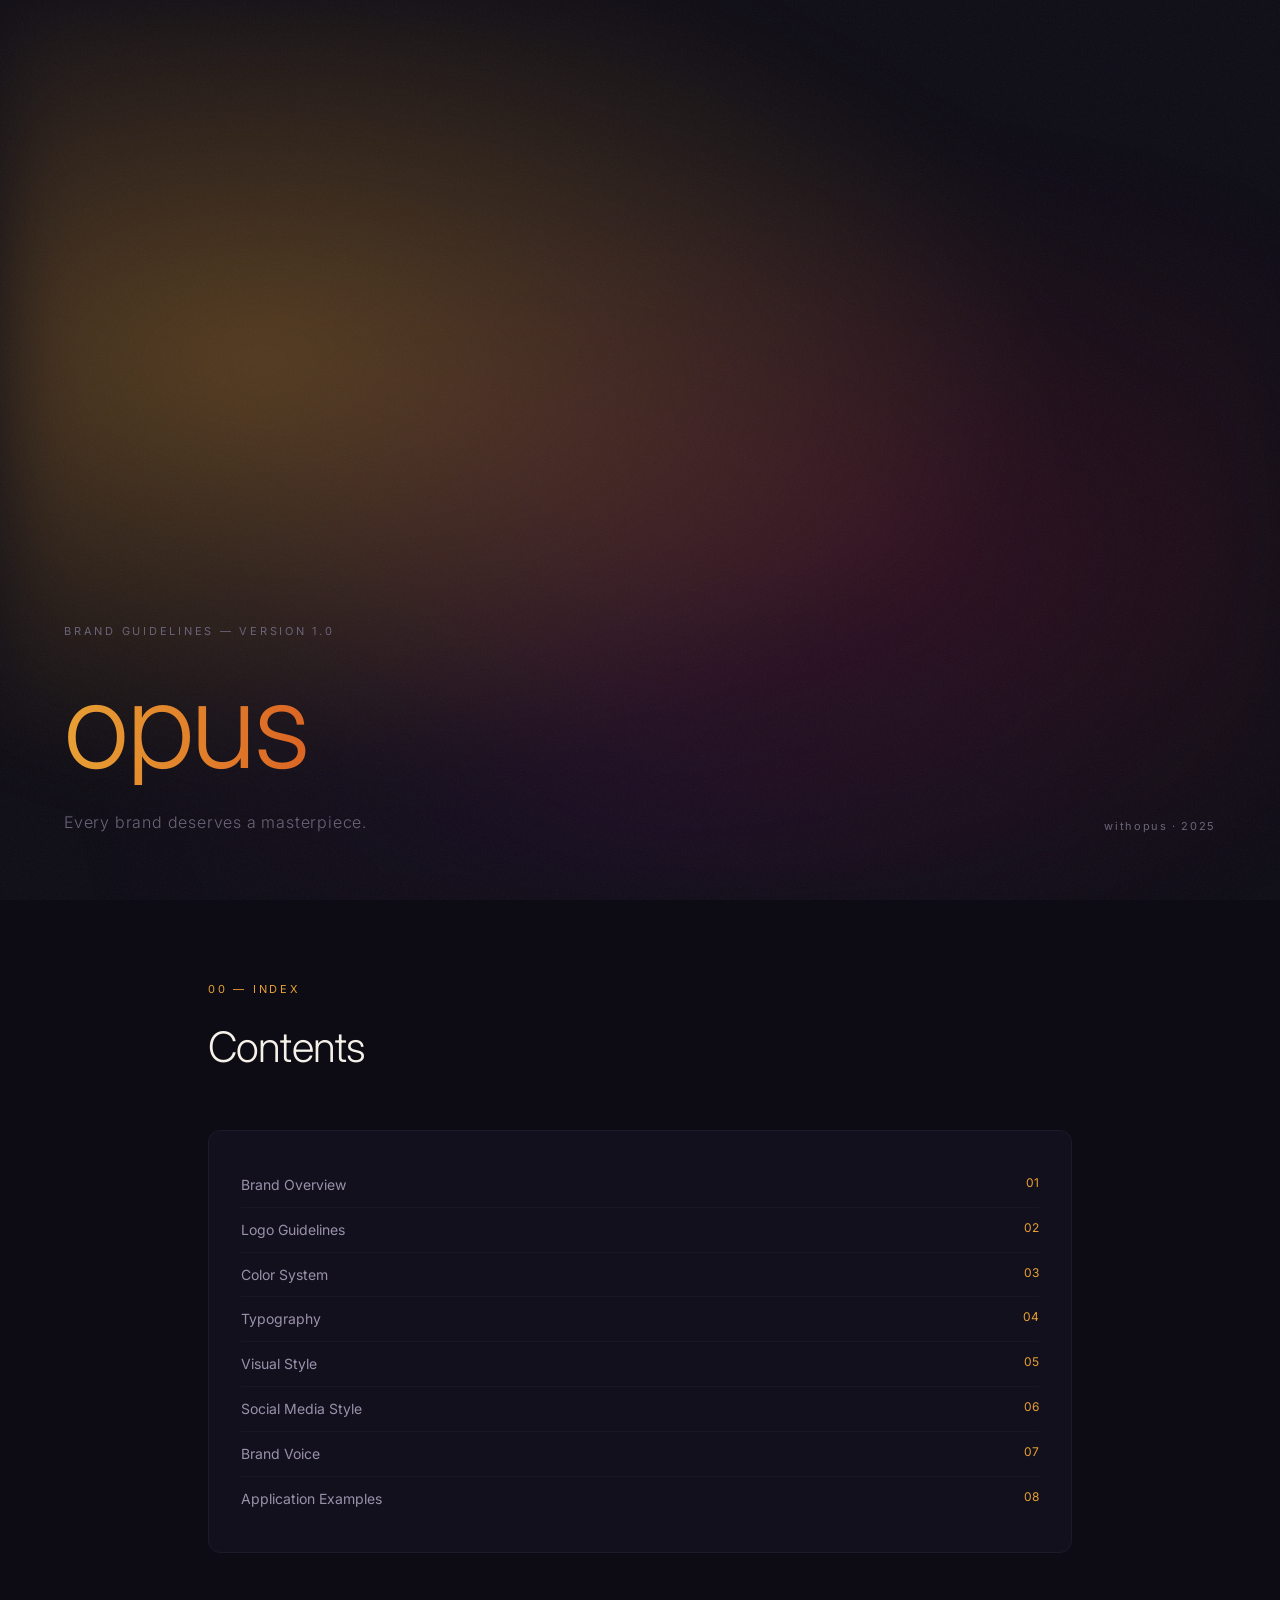
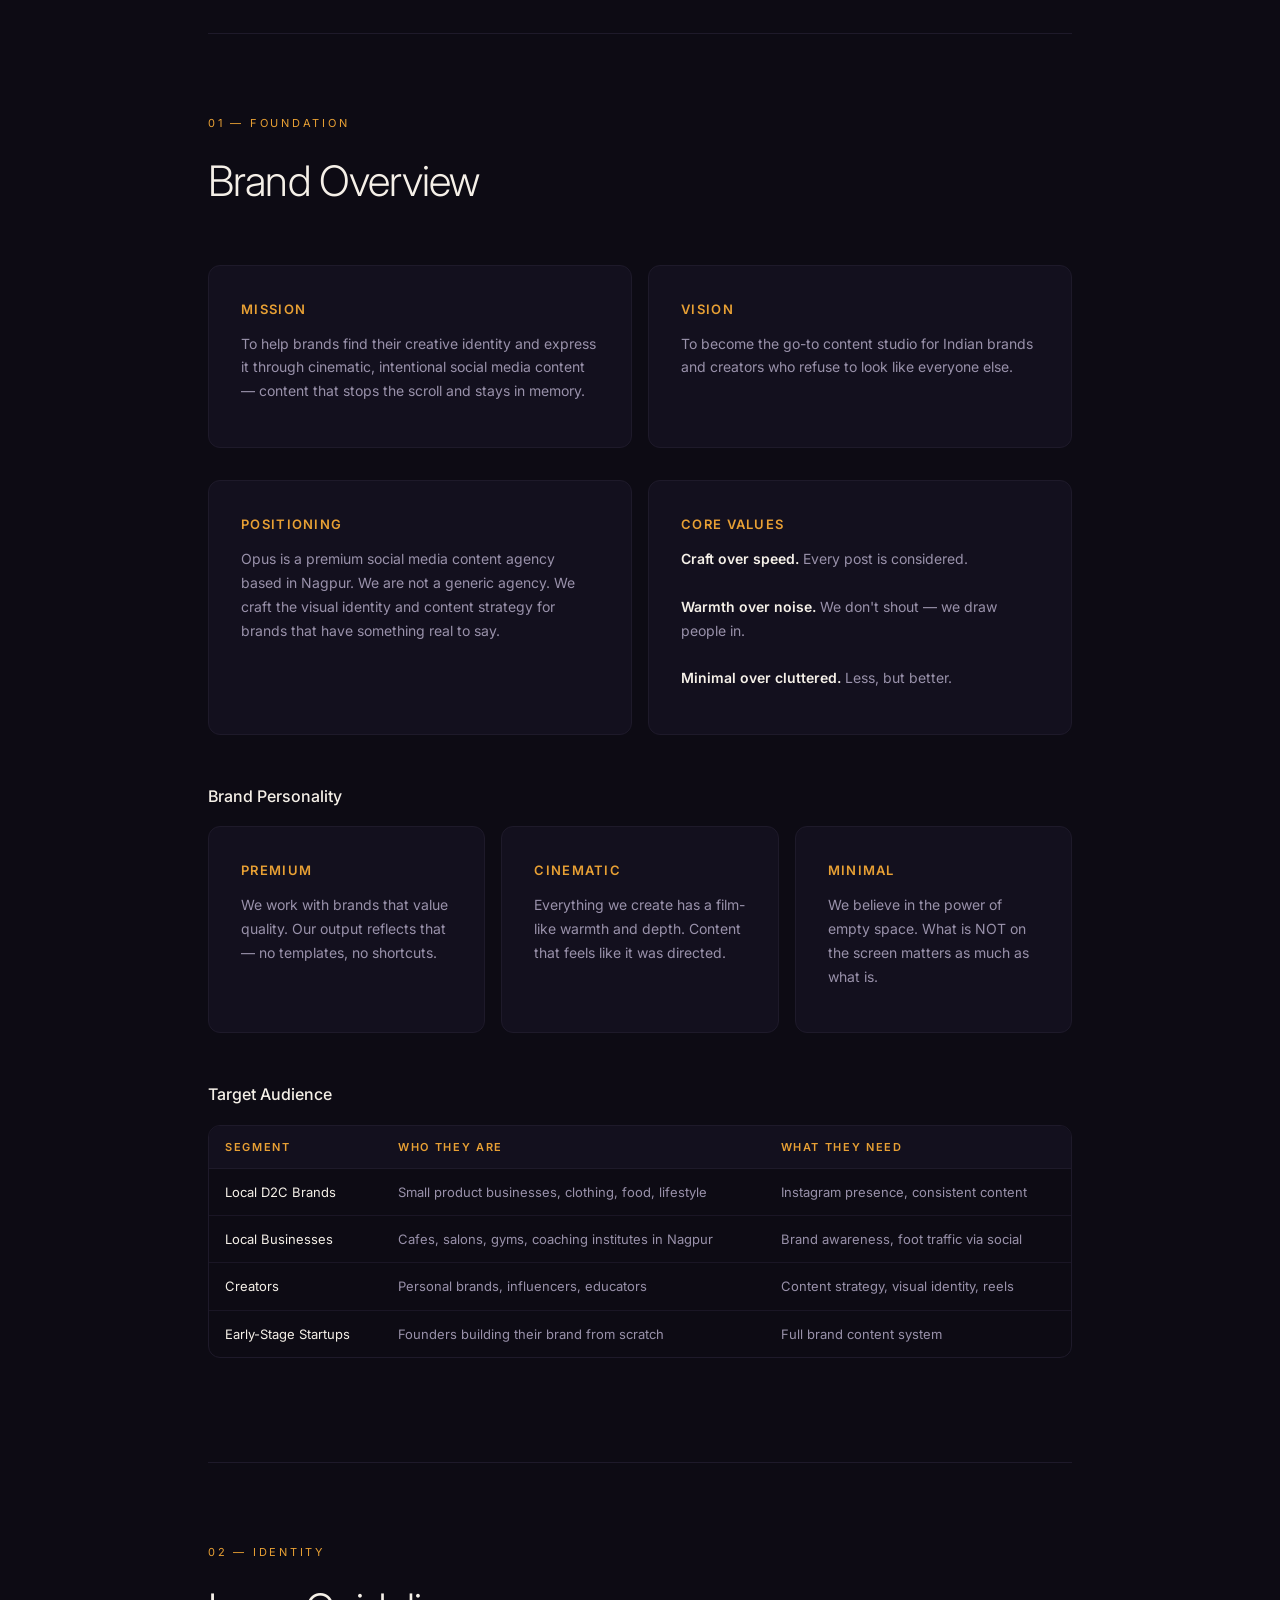
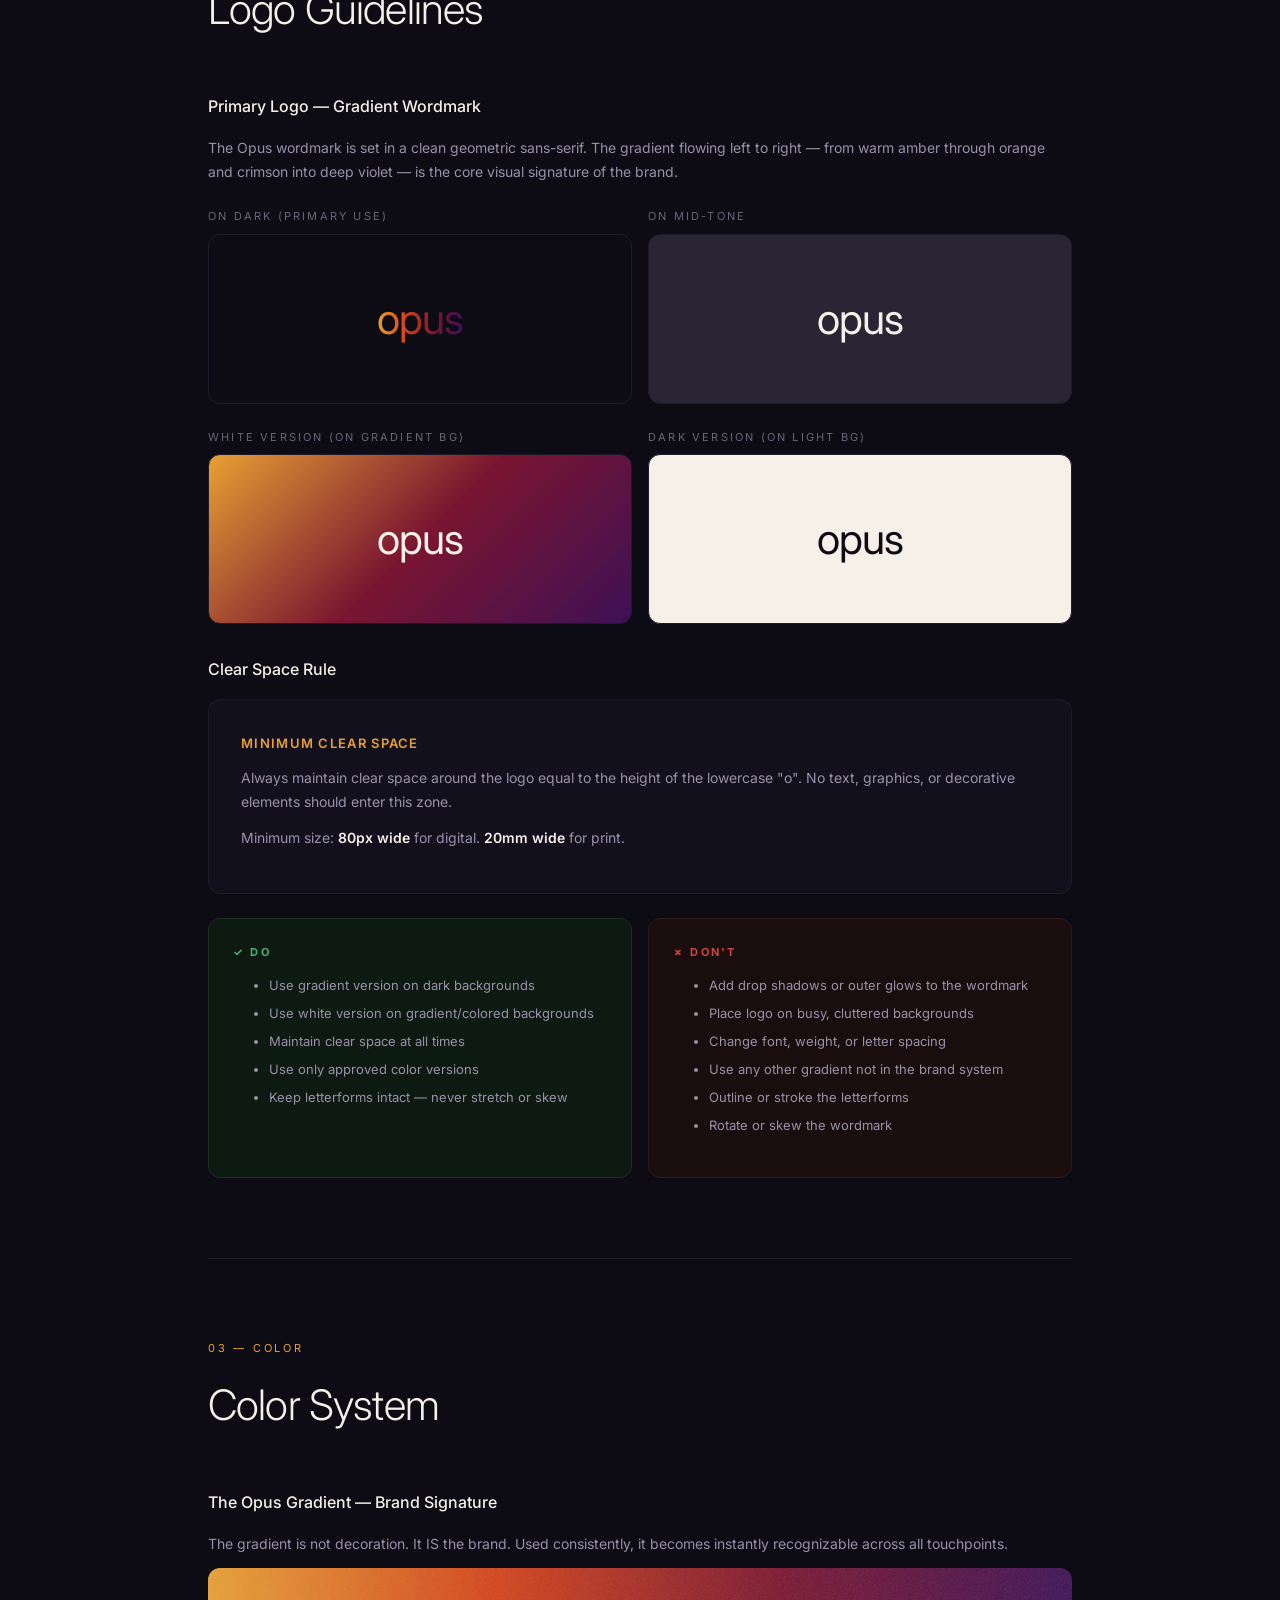
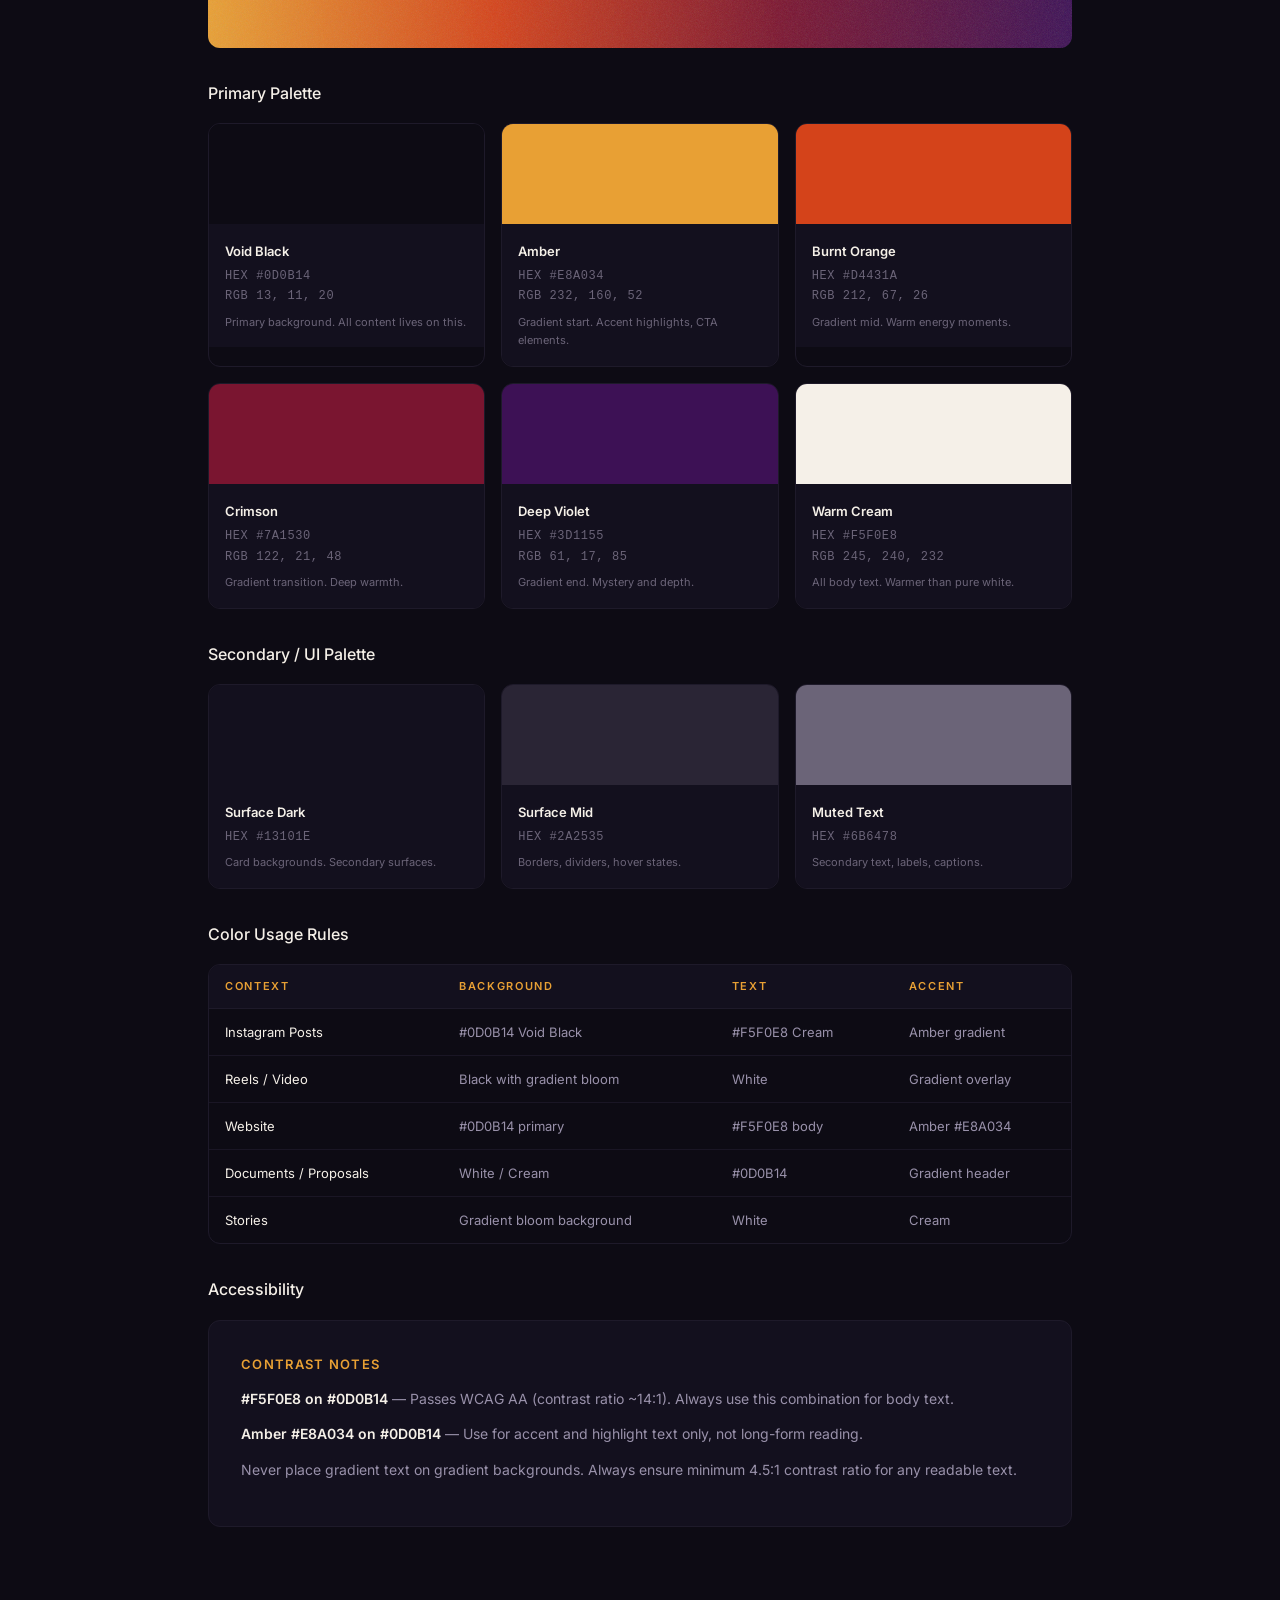
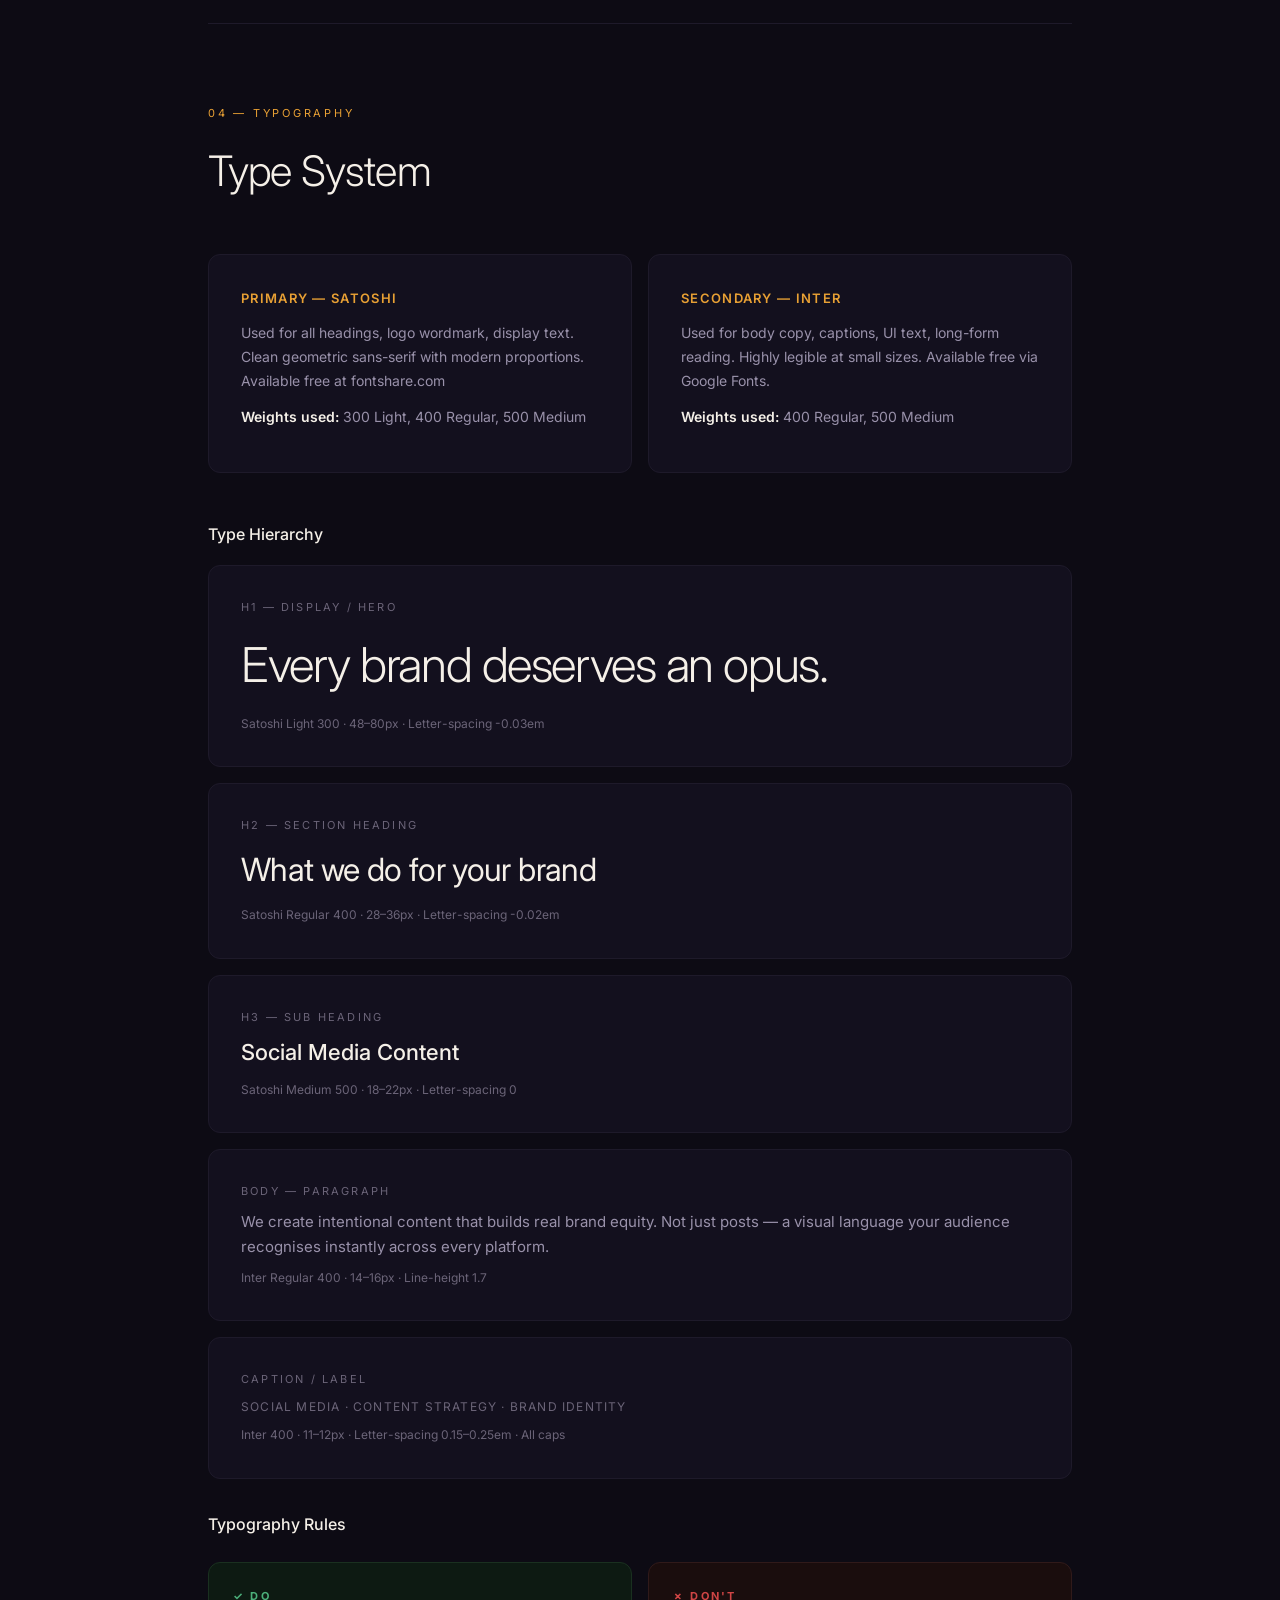
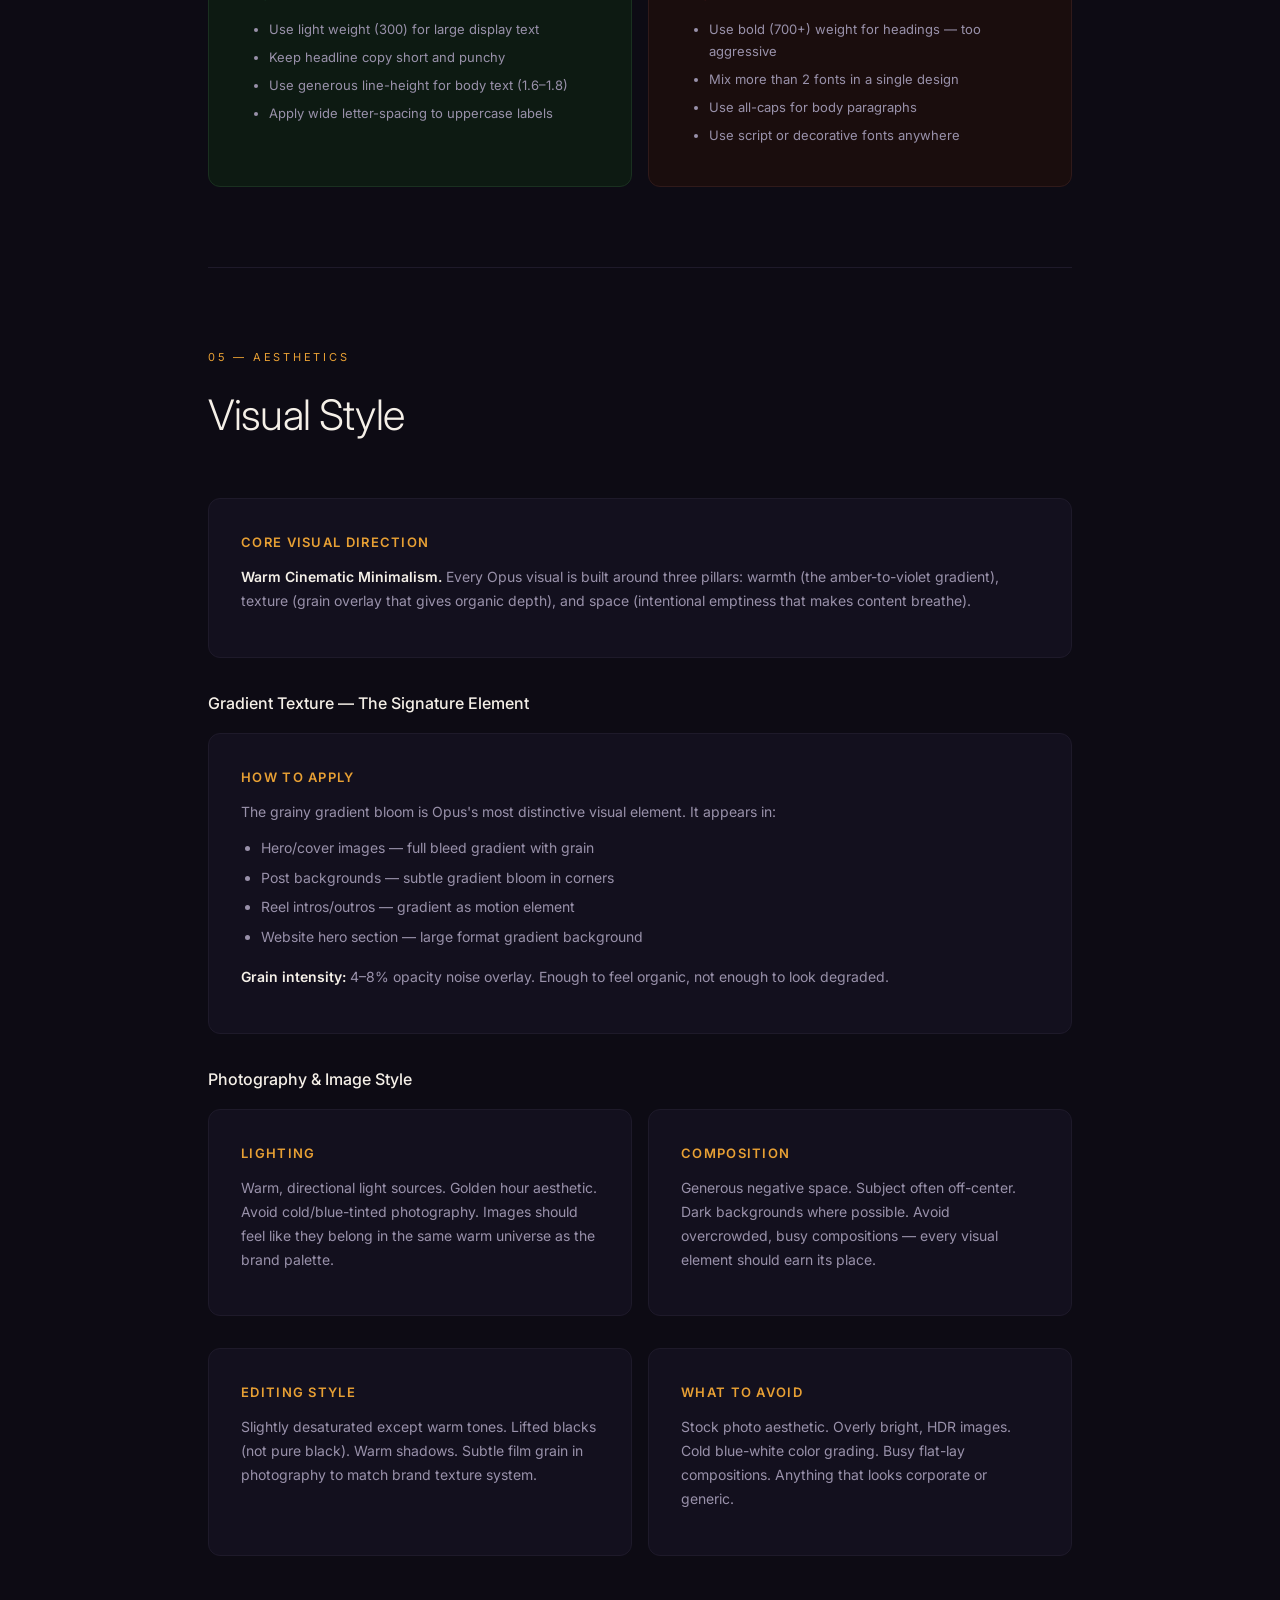
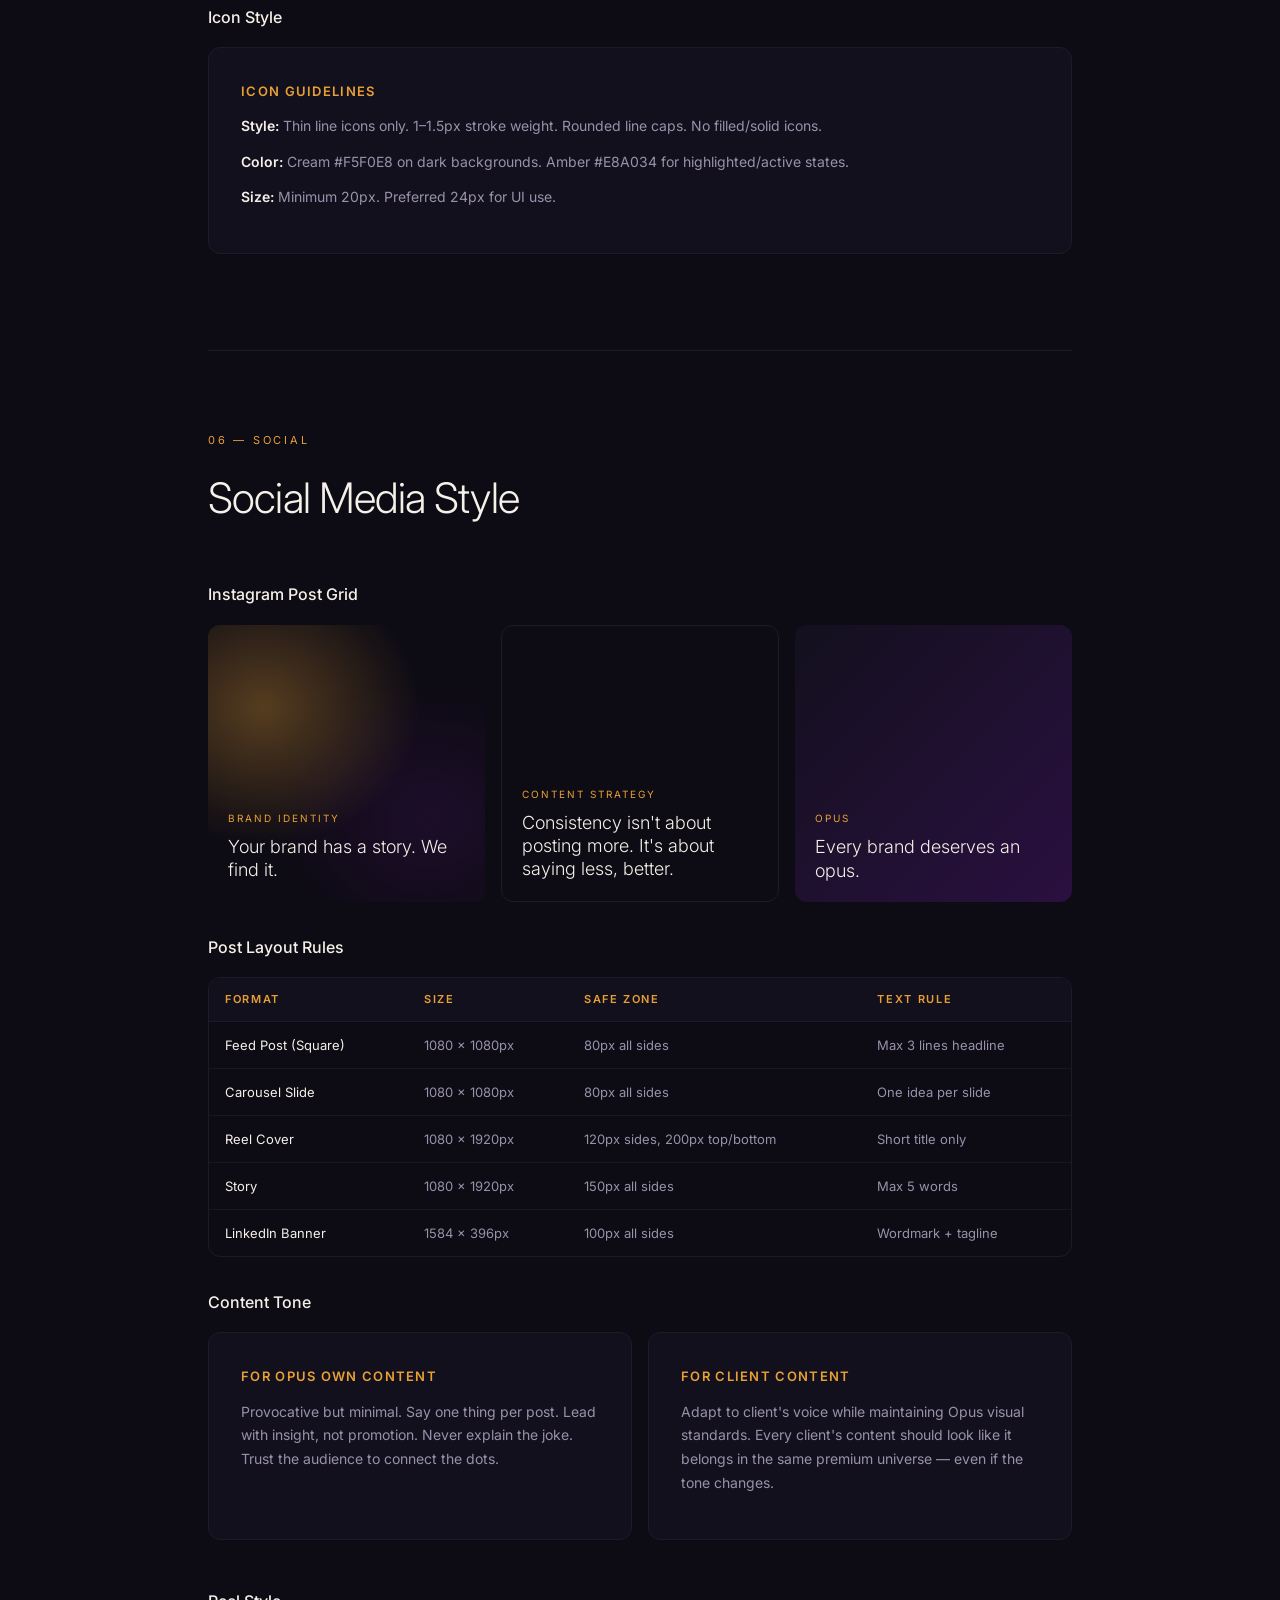
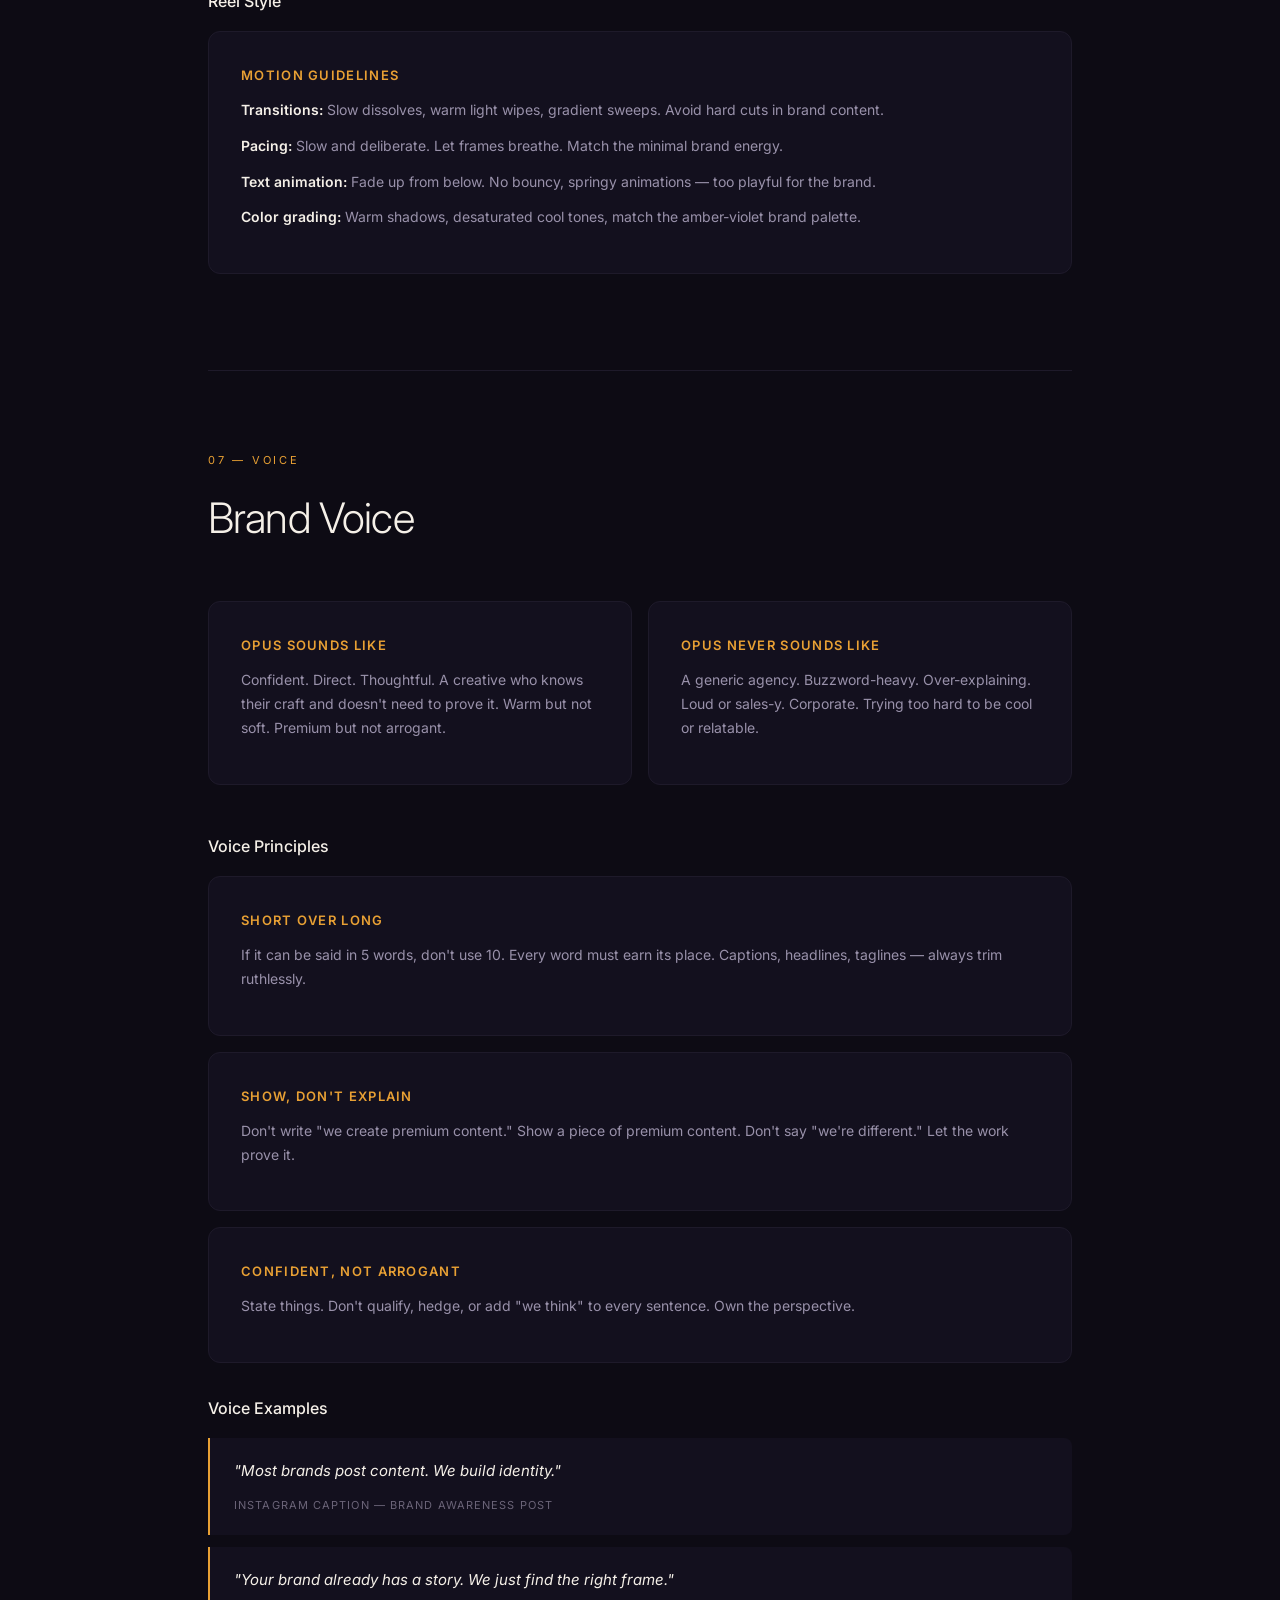
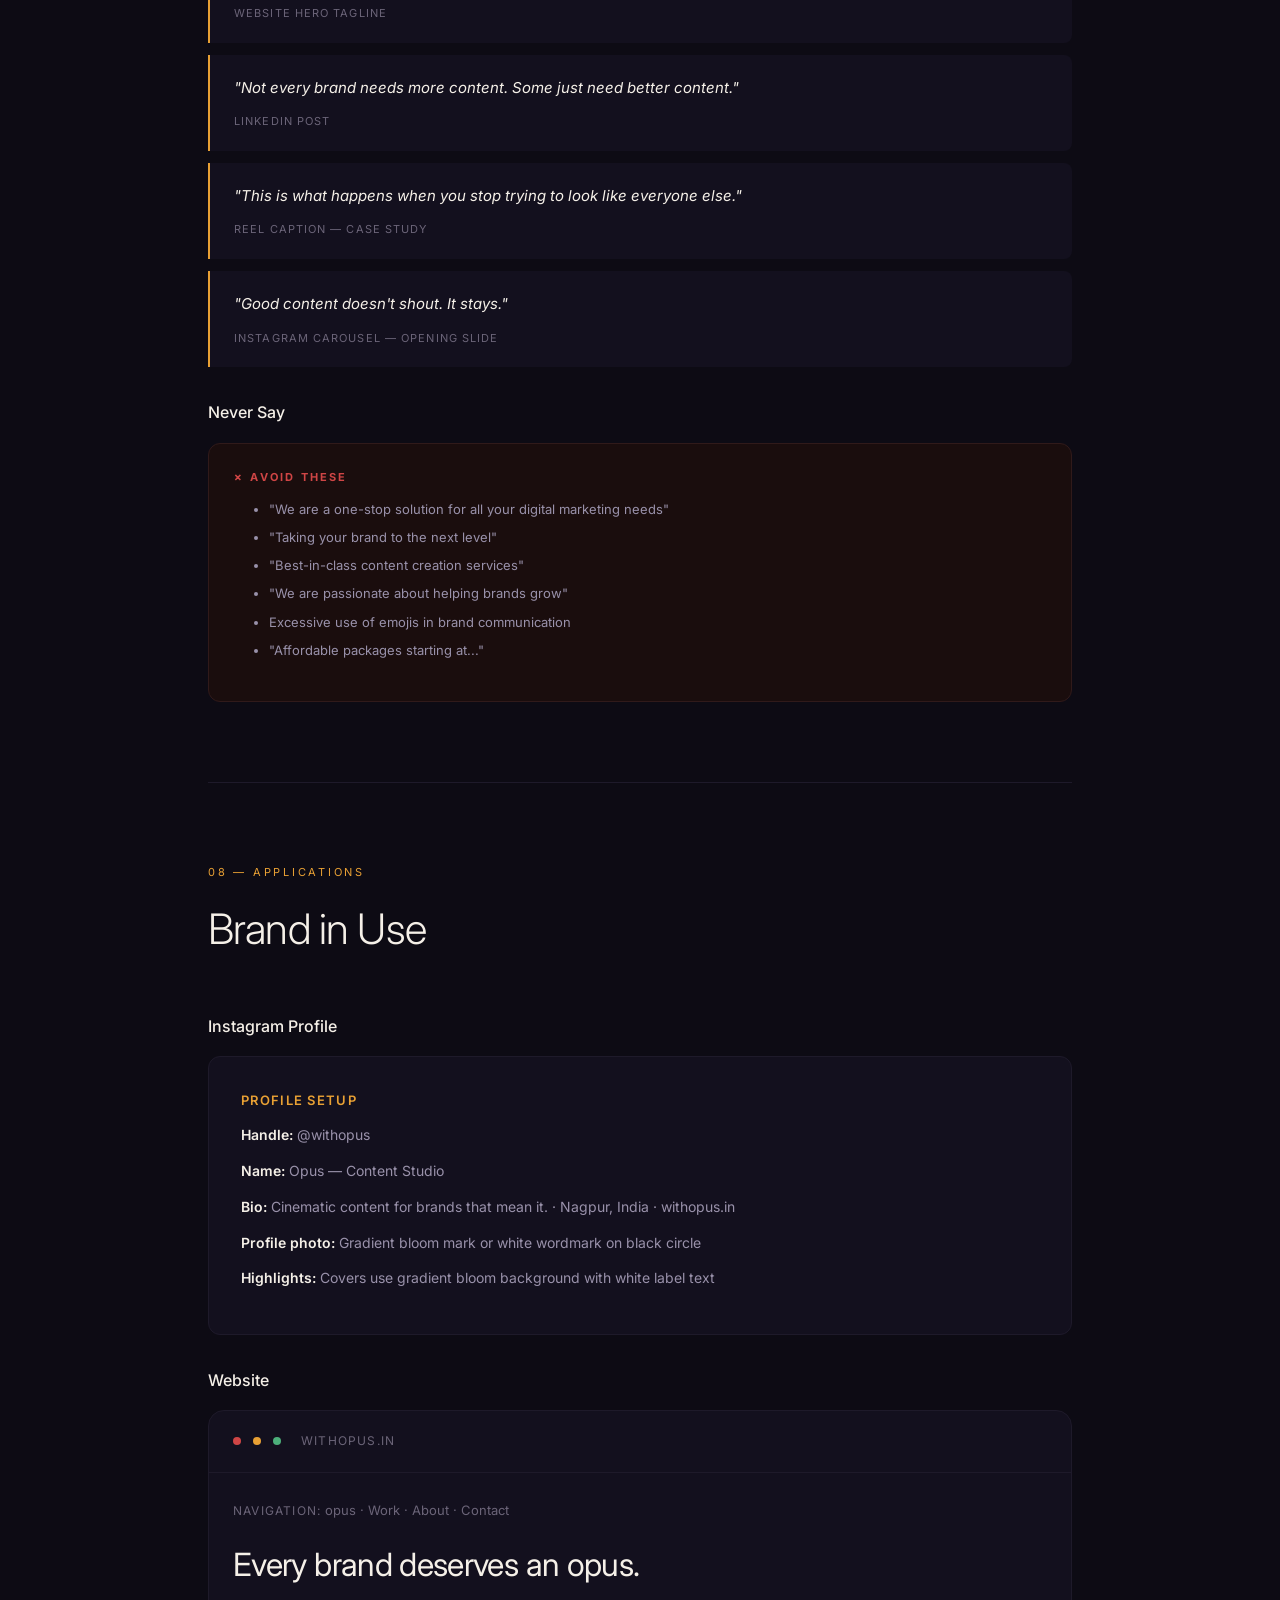
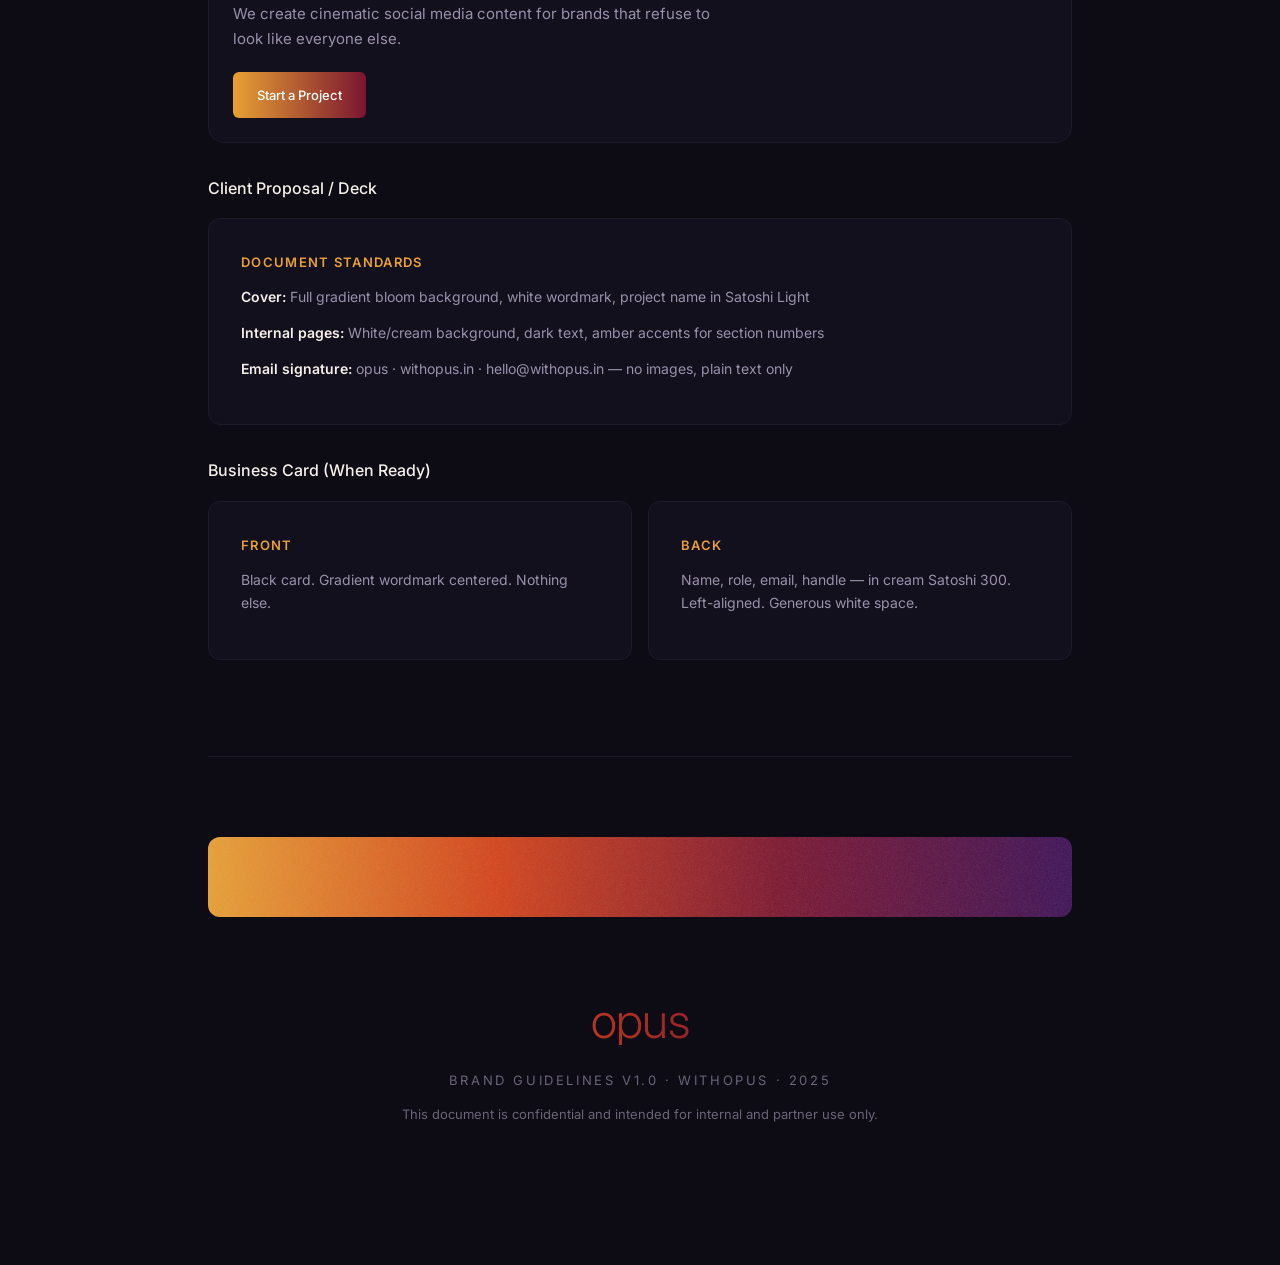
==== opus-brand-guidelines.html @ e64b0b60 "Initial commit with Netlify badge" ====
<!DOCTYPE html>
<html lang="en">
<head>
<meta charset="UTF-8">
<meta name="viewport" content="width=device-width, initial-scale=1.0">
<title>Opus — Brand Guidelines</title>
<style>
  @import url('https://fonts.googleapis.com/css2?family=Inter:wght@300;400;500;600;700&display=swap');

  :root {
    --black: #0D0B14;
    --amber: #E8A034;
    --orange: #D4431A;
    --crimson: #7A1530;
    --violet: #3D1155;
    --cream: #F5F0E8;
    --mid-gray: #2A2535;
    --light-gray: #6B6478;
  }

  * { margin: 0; padding: 0; box-sizing: border-box; }

  body {
    background: var(--black);
    color: var(--cream);
    font-family: 'Inter', sans-serif;
    font-size: 15px;
    line-height: 1.7;
  }

  /* COVER */
  .cover {
    height: 100vh;
    min-height: 600px;
    display: flex;
    flex-direction: column;
    justify-content: flex-end;
    padding: 64px;
    position: relative;
    overflow: hidden;
    background: var(--black);
  }

  .cover-gradient {
    position: absolute;
    inset: 0;
    background: radial-gradient(ellipse at 20% 40%, #E8A03455 0%, transparent 55%),
                radial-gradient(ellipse at 70% 60%, #7A153044 0%, transparent 50%),
                radial-gradient(ellipse at 50% 80%, #3D115533 0%, transparent 60%);
    filter: blur(40px);
  }

  .cover-noise {
    position: absolute;
    inset: 0;
    opacity: 0.06;
    background-image: url("data:image/svg+xml,%3Csvg viewBox='0 0 256 256' xmlns='http://www.w3.org/2000/svg'%3E%3Cfilter id='noise'%3E%3CfeTurbulence type='fractalNoise' baseFrequency='0.9' numOctaves='4' stitchTiles='stitch'/%3E%3C/filter%3E%3Crect width='100%25' height='100%25' filter='url(%23noise)'/%3E%3C/svg%3E");
    background-size: 200px;
  }

  .cover-content { position: relative; z-index: 2; }

  .cover-label {
    font-size: 11px;
    letter-spacing: 0.25em;
    text-transform: uppercase;
    color: var(--light-gray);
    margin-bottom: 24px;
  }

  .cover-wordmark {
    font-size: clamp(64px, 10vw, 120px);
    font-weight: 300;
    letter-spacing: -0.02em;
    background: linear-gradient(90deg, var(--amber), var(--orange), var(--crimson), var(--violet));
    -webkit-background-clip: text;
    -webkit-text-fill-color: transparent;
    background-clip: text;
    line-height: 1;
    margin-bottom: 24px;
  }

  .cover-tagline {
    font-size: 16px;
    color: var(--light-gray);
    font-weight: 300;
    letter-spacing: 0.05em;
  }

  .cover-version {
    position: absolute;
    bottom: 64px;
    right: 64px;
    font-size: 11px;
    color: var(--light-gray);
    letter-spacing: 0.15em;
    z-index: 2;
  }

  /* LAYOUT */
  .container {
    max-width: 960px;
    margin: 0 auto;
    padding: 0 48px;
  }

  /* SECTION */
  .section {
    padding: 80px 0;
    border-bottom: 1px solid #1E1A2A;
  }

  .section:last-child { border-bottom: none; }

  .section-number {
    font-size: 11px;
    letter-spacing: 0.25em;
    text-transform: uppercase;
    color: var(--amber);
    margin-bottom: 12px;
  }

  .section-title {
    font-size: clamp(28px, 4vw, 42px);
    font-weight: 300;
    letter-spacing: -0.02em;
    margin-bottom: 48px;
    color: var(--cream);
  }

  /* CARDS */
  .card {
    background: #13101E;
    border: 1px solid #1E1A2A;
    border-radius: 12px;
    padding: 32px;
    margin-bottom: 16px;
  }

  .card-title {
    font-size: 13px;
    font-weight: 600;
    letter-spacing: 0.1em;
    text-transform: uppercase;
    color: var(--amber);
    margin-bottom: 12px;
  }

  .card p { color: #9991AA; font-size: 14px; }

  .grid-2 {
    display: grid;
    grid-template-columns: 1fr 1fr;
    gap: 16px;
  }

  .grid-3 {
    display: grid;
    grid-template-columns: 1fr 1fr 1fr;
    gap: 16px;
  }

  /* COLOR SWATCHES */
  .swatch {
    border-radius: 12px;
    overflow: hidden;
    border: 1px solid #1E1A2A;
  }

  .swatch-color {
    height: 100px;
  }

  .swatch-info {
    padding: 16px;
    background: #13101E;
  }

  .swatch-name {
    font-size: 13px;
    font-weight: 600;
    color: var(--cream);
    margin-bottom: 4px;
  }

  .swatch-hex {
    font-size: 12px;
    color: var(--light-gray);
    font-family: monospace;
    letter-spacing: 0.05em;
  }

  .swatch-usage {
    font-size: 11px;
    color: var(--light-gray);
    margin-top: 6px;
  }

  /* GRADIENT BAR */
  .gradient-bar {
    height: 80px;
    border-radius: 12px;
    background: linear-gradient(90deg, #E8A034, #D4431A, #7A1530, #3D1155);
    margin-bottom: 16px;
    position: relative;
    overflow: hidden;
  }

  .gradient-bar::after {
    content: '';
    position: absolute;
    inset: 0;
    background-image: url("data:image/svg+xml,%3Csvg viewBox='0 0 256 256' xmlns='http://www.w3.org/2000/svg'%3E%3Cfilter id='noise'%3E%3CfeTurbulence type='fractalNoise' baseFrequency='0.9' numOctaves='4' stitchTiles='stitch'/%3E%3C/filter%3E%3Crect width='100%25' height='100%25' filter='url(%23noise)'/%3E%3C/svg%3E");
    background-size: 150px;
    opacity: 0.15;
  }

  /* TYPOGRAPHY DEMO */
  .type-demo {
    background: #13101E;
    border: 1px solid #1E1A2A;
    border-radius: 12px;
    padding: 32px;
    margin-bottom: 16px;
  }

  .type-label {
    font-size: 11px;
    letter-spacing: 0.2em;
    text-transform: uppercase;
    color: var(--light-gray);
    margin-bottom: 8px;
  }

  .t-h1 { font-size: 48px; font-weight: 300; letter-spacing: -0.03em; color: var(--cream); }
  .t-h2 { font-size: 32px; font-weight: 400; letter-spacing: -0.02em; color: var(--cream); }
  .t-h3 { font-size: 22px; font-weight: 500; color: var(--cream); }
  .t-body { font-size: 15px; font-weight: 400; color: #9991AA; line-height: 1.7; }
  .t-caption { font-size: 12px; letter-spacing: 0.1em; text-transform: uppercase; color: var(--light-gray); }

  /* LOGO DEMOS */
  .logo-box {
    border-radius: 12px;
    padding: 48px 32px;
    display: flex;
    align-items: center;
    justify-content: center;
    border: 1px solid #1E1A2A;
  }

  .logo-dark { background: var(--black); }
  .logo-mid { background: var(--mid-gray); }
  .logo-light { background: var(--cream); }

  .logo-text-gradient {
    font-size: 42px;
    font-weight: 400;
    letter-spacing: -0.02em;
    background: linear-gradient(90deg, var(--amber), var(--orange), var(--crimson), var(--violet));
    -webkit-background-clip: text;
    -webkit-text-fill-color: transparent;
    background-clip: text;
  }

  .logo-text-white {
    font-size: 42px;
    font-weight: 400;
    letter-spacing: -0.02em;
    color: #F5F0E8;
  }

  .logo-text-dark {
    font-size: 42px;
    font-weight: 400;
    letter-spacing: -0.02em;
    color: var(--black);
  }

  /* DO / DONT */
  .do-dont {
    display: grid;
    grid-template-columns: 1fr 1fr;
    gap: 16px;
    margin-top: 24px;
  }

  .do-box {
    background: #0D1A12;
    border: 1px solid #1A3020;
    border-radius: 12px;
    padding: 24px;
  }

  .dont-box {
    background: #1A0D0D;
    border: 1px solid #301A1A;
    border-radius: 12px;
    padding: 24px;
  }

  .do-label {
    font-size: 11px;
    font-weight: 700;
    letter-spacing: 0.2em;
    text-transform: uppercase;
    color: #4CAF7A;
    margin-bottom: 12px;
  }

  .dont-label {
    font-size: 11px;
    font-weight: 700;
    letter-spacing: 0.2em;
    text-transform: uppercase;
    color: #CF4545;
    margin-bottom: 12px;
  }

  .do-box li, .dont-box li {
    font-size: 13px;
    color: #9991AA;
    margin-bottom: 6px;
    margin-left: 16px;
  }

  /* VOICE EXAMPLES */
  .voice-example {
    background: #13101E;
    border-left: 2px solid var(--amber);
    padding: 20px 24px;
    border-radius: 0 8px 8px 0;
    margin-bottom: 12px;
  }

  .voice-example p { color: var(--cream); font-size: 15px; font-style: italic; }
  .voice-context { font-size: 11px; color: var(--light-gray); margin-top: 6px; letter-spacing: 0.1em; text-transform: uppercase; font-style: normal !important; }

  /* APP MOCKUP */
  .app-block {
    background: #13101E;
    border: 1px solid #1E1A2A;
    border-radius: 16px;
    overflow: hidden;
    margin-bottom: 16px;
  }

  .app-header {
    padding: 20px 24px;
    border-bottom: 1px solid #1E1A2A;
    display: flex;
    align-items: center;
    gap: 12px;
  }

  .app-dot { width: 8px; height: 8px; border-radius: 50%; }
  .app-label { font-size: 12px; color: var(--light-gray); letter-spacing: 0.1em; text-transform: uppercase; }
  .app-body { padding: 24px; }

  /* POST MOCKUP */
  .post-mockup {
    aspect-ratio: 1;
    border-radius: 12px;
    display: flex;
    flex-direction: column;
    justify-content: flex-end;
    padding: 20px;
    position: relative;
    overflow: hidden;
  }

  .post-gradient-bg {
    background: 
      radial-gradient(ellipse at 20% 30%, #E8A03455 0%, transparent 50%),
      radial-gradient(ellipse at 80% 70%, #3D115555 0%, transparent 50%),
      var(--black);
  }

  .post-content { position: relative; z-index: 2; }
  .post-tag { font-size: 10px; letter-spacing: 0.2em; text-transform: uppercase; color: var(--amber); margin-bottom: 8px; }
  .post-headline { font-size: 18px; font-weight: 300; color: var(--cream); line-height: 1.3; }

  /* DIVIDER */
  .divider {
    height: 1px;
    background: linear-gradient(90deg, var(--amber), transparent);
    margin: 32px 0;
    opacity: 0.3;
  }

  /* TABLE */
  table {
    width: 100%;
    border-collapse: collapse;
    font-size: 13px;
  }

  th {
    text-align: left;
    padding: 12px 16px;
    background: #13101E;
    color: var(--amber);
    font-size: 11px;
    letter-spacing: 0.15em;
    text-transform: uppercase;
    font-weight: 600;
    border-bottom: 1px solid #1E1A2A;
  }

  td {
    padding: 12px 16px;
    border-bottom: 1px solid #1A1625;
    color: #9991AA;
  }

  td:first-child { color: var(--cream); }

  tr:last-child td { border-bottom: none; }

  .table-wrap {
    border: 1px solid #1E1A2A;
    border-radius: 12px;
    overflow: hidden;
    margin-bottom: 24px;
  }

  /* SPACING */
  h3 {
    font-size: 16px;
    font-weight: 500;
    color: var(--cream);
    margin: 32px 0 16px;
  }

  p { color: #9991AA; font-size: 14px; margin-bottom: 12px; }

  ul { margin-left: 20px; margin-bottom: 16px; }
  ul li { color: #9991AA; font-size: 14px; margin-bottom: 6px; }

  strong { color: var(--cream); font-weight: 600; }

  /* TOC */
  .toc {
    background: #13101E;
    border: 1px solid #1E1A2A;
    border-radius: 12px;
    padding: 32px;
  }

  .toc-item {
    display: flex;
    justify-content: space-between;
    padding: 10px 0;
    border-bottom: 1px solid #1A1625;
    font-size: 14px;
    color: #9991AA;
  }

  .toc-item:last-child { border-bottom: none; }
  .toc-num { color: var(--amber); font-size: 12px; }

  /* PAGE BREAK HINT */
  .section-header-block {
    display: flex;
    align-items: flex-start;
    gap: 24px;
    margin-bottom: 48px;
  }

  .section-accent-line {
    width: 2px;
    height: 60px;
    background: linear-gradient(180deg, var(--amber), transparent);
    margin-top: 6px;
    flex-shrink: 0;
  }

  @media (max-width: 640px) {
    .cover { padding: 32px; }
    .container { padding: 0 24px; }
    .grid-2, .grid-3, .do-dont { grid-template-columns: 1fr; }
    .cover-version { right: 32px; bottom: 32px; }
  }
</style>
</head>
<body>

<!-- COVER -->
<div class="cover">
  <div class="cover-gradient"></div>
  <div class="cover-noise"></div>
  <div class="cover-content">
    <div class="cover-label">Brand Guidelines — Version 1.0</div>
    <div class="cover-wordmark">opus</div>
    <div class="cover-tagline">Every brand deserves a masterpiece.</div>
  </div>
  <div class="cover-version">withopus · 2025</div>
</div>

<!-- TABLE OF CONTENTS -->
<div class="container">
  <div class="section">
    <div class="section-number">00 — Index</div>
    <div class="section-title">Contents</div>
    <div class="toc">
      <div class="toc-item"><span>Brand Overview</span><span class="toc-num">01</span></div>
      <div class="toc-item"><span>Logo Guidelines</span><span class="toc-num">02</span></div>
      <div class="toc-item"><span>Color System</span><span class="toc-num">03</span></div>
      <div class="toc-item"><span>Typography</span><span class="toc-num">04</span></div>
      <div class="toc-item"><span>Visual Style</span><span class="toc-num">05</span></div>
      <div class="toc-item"><span>Social Media Style</span><span class="toc-num">06</span></div>
      <div class="toc-item"><span>Brand Voice</span><span class="toc-num">07</span></div>
      <div class="toc-item"><span>Application Examples</span><span class="toc-num">08</span></div>
    </div>
  </div>

  <!-- 01 BRAND OVERVIEW -->
  <div class="section">
    <div class="section-number">01 — Foundation</div>
    <div class="section-title">Brand Overview</div>

    <div class="grid-2">
      <div class="card">
        <div class="card-title">Mission</div>
        <p>To help brands find their creative identity and express it through cinematic, intentional social media content — content that stops the scroll and stays in memory.</p>
      </div>
      <div class="card">
        <div class="card-title">Vision</div>
        <p>To become the go-to content studio for Indian brands and creators who refuse to look like everyone else.</p>
      </div>
      <div class="card">
        <div class="card-title">Positioning</div>
        <p>Opus is a premium social media content agency based in Nagpur. We are not a generic agency. We craft the visual identity and content strategy for brands that have something real to say.</p>
      </div>
      <div class="card">
        <div class="card-title">Core Values</div>
        <p><strong>Craft over speed.</strong> Every post is considered.<br><br>
        <strong>Warmth over noise.</strong> We don't shout — we draw people in.<br><br>
        <strong>Minimal over cluttered.</strong> Less, but better.</p>
      </div>
    </div>

    <h3>Brand Personality</h3>
    <div class="grid-3">
      <div class="card">
        <div class="card-title">Premium</div>
        <p>We work with brands that value quality. Our output reflects that — no templates, no shortcuts.</p>
      </div>
      <div class="card">
        <div class="card-title">Cinematic</div>
        <p>Everything we create has a film-like warmth and depth. Content that feels like it was directed.</p>
      </div>
      <div class="card">
        <div class="card-title">Minimal</div>
        <p>We believe in the power of empty space. What is NOT on the screen matters as much as what is.</p>
      </div>
    </div>

    <h3>Target Audience</h3>
    <div class="table-wrap">
      <table>
        <thead>
          <tr><th>Segment</th><th>Who They Are</th><th>What They Need</th></tr>
        </thead>
        <tbody>
          <tr><td>Local D2C Brands</td><td>Small product businesses, clothing, food, lifestyle</td><td>Instagram presence, consistent content</td></tr>
          <tr><td>Local Businesses</td><td>Cafes, salons, gyms, coaching institutes in Nagpur</td><td>Brand awareness, foot traffic via social</td></tr>
          <tr><td>Creators</td><td>Personal brands, influencers, educators</td><td>Content strategy, visual identity, reels</td></tr>
          <tr><td>Early-Stage Startups</td><td>Founders building their brand from scratch</td><td>Full brand content system</td></tr>
        </tbody>
      </table>
    </div>
  </div>

  <!-- 02 LOGO -->
  <div class="section">
    <div class="section-number">02 — Identity</div>
    <div class="section-title">Logo Guidelines</div>

    <h3>Primary Logo — Gradient Wordmark</h3>
    <p>The Opus wordmark is set in a clean geometric sans-serif. The gradient flowing left to right — from warm amber through orange and crimson into deep violet — is the core visual signature of the brand.</p>

    <div class="grid-2" style="margin: 24px 0;">
      <div>
        <div class="type-label" style="margin-bottom: 8px;">On Dark (Primary Use)</div>
        <div class="logo-box logo-dark">
          <div class="logo-text-gradient">opus</div>
        </div>
      </div>
      <div>
        <div class="type-label" style="margin-bottom: 8px;">On Mid-tone</div>
        <div class="logo-box logo-mid">
          <div class="logo-text-white">opus</div>
        </div>
      </div>
    </div>
    <div class="grid-2" style="margin-bottom: 32px;">
      <div>
        <div class="type-label" style="margin-bottom: 8px;">White Version (On Gradient BG)</div>
        <div class="logo-box" style="background: linear-gradient(135deg, #E8A034, #7A1530, #3D1155);">
          <div class="logo-text-white">opus</div>
        </div>
      </div>
      <div>
        <div class="type-label" style="margin-bottom: 8px;">Dark Version (On Light BG)</div>
        <div class="logo-box logo-light">
          <div class="logo-text-dark">opus</div>
        </div>
      </div>
    </div>

    <h3>Clear Space Rule</h3>
    <div class="card">
      <div class="card-title">Minimum Clear Space</div>
      <p>Always maintain clear space around the logo equal to the height of the lowercase "o". No text, graphics, or decorative elements should enter this zone.</p>
      <p style="margin-top: 12px;">Minimum size: <strong>80px wide</strong> for digital. <strong>20mm wide</strong> for print.</p>
    </div>

    <div class="do-dont">
      <div class="do-box">
        <div class="do-label">✓ Do</div>
        <ul>
          <li>Use gradient version on dark backgrounds</li>
          <li>Use white version on gradient/colored backgrounds</li>
          <li>Maintain clear space at all times</li>
          <li>Use only approved color versions</li>
          <li>Keep letterforms intact — never stretch or skew</li>
        </ul>
      </div>
      <div class="dont-box">
        <div class="dont-label">✗ Don't</div>
        <ul>
          <li>Add drop shadows or outer glows to the wordmark</li>
          <li>Place logo on busy, cluttered backgrounds</li>
          <li>Change font, weight, or letter spacing</li>
          <li>Use any other gradient not in the brand system</li>
          <li>Outline or stroke the letterforms</li>
          <li>Rotate or skew the wordmark</li>
        </ul>
      </div>
    </div>
  </div>

  <!-- 03 COLOR -->
  <div class="section">
    <div class="section-number">03 — Color</div>
    <div class="section-title">Color System</div>

    <h3>The Opus Gradient — Brand Signature</h3>
    <p>The gradient is not decoration. It IS the brand. Used consistently, it becomes instantly recognizable across all touchpoints.</p>
    <div class="gradient-bar"></div>

    <h3>Primary Palette</h3>
    <div class="grid-3" style="margin-bottom: 32px;">
      <div class="swatch">
        <div class="swatch-color" style="background: #0D0B14;"></div>
        <div class="swatch-info">
          <div class="swatch-name">Void Black</div>
          <div class="swatch-hex">HEX #0D0B14</div>
          <div class="swatch-hex">RGB 13, 11, 20</div>
          <div class="swatch-usage">Primary background. All content lives on this.</div>
        </div>
      </div>
      <div class="swatch">
        <div class="swatch-color" style="background: #E8A034;"></div>
        <div class="swatch-info">
          <div class="swatch-name">Amber</div>
          <div class="swatch-hex">HEX #E8A034</div>
          <div class="swatch-hex">RGB 232, 160, 52</div>
          <div class="swatch-usage">Gradient start. Accent highlights, CTA elements.</div>
        </div>
      </div>
      <div class="swatch">
        <div class="swatch-color" style="background: #D4431A;"></div>
        <div class="swatch-info">
          <div class="swatch-name">Burnt Orange</div>
          <div class="swatch-hex">HEX #D4431A</div>
          <div class="swatch-hex">RGB 212, 67, 26</div>
          <div class="swatch-usage">Gradient mid. Warm energy moments.</div>
        </div>
      </div>
      <div class="swatch">
        <div class="swatch-color" style="background: #7A1530;"></div>
        <div class="swatch-info">
          <div class="swatch-name">Crimson</div>
          <div class="swatch-hex">HEX #7A1530</div>
          <div class="swatch-hex">RGB 122, 21, 48</div>
          <div class="swatch-usage">Gradient transition. Deep warmth.</div>
        </div>
      </div>
      <div class="swatch">
        <div class="swatch-color" style="background: #3D1155;"></div>
        <div class="swatch-info">
          <div class="swatch-name">Deep Violet</div>
          <div class="swatch-hex">HEX #3D1155</div>
          <div class="swatch-hex">RGB 61, 17, 85</div>
          <div class="swatch-usage">Gradient end. Mystery and depth.</div>
        </div>
      </div>
      <div class="swatch">
        <div class="swatch-color" style="background: #F5F0E8;"></div>
        <div class="swatch-info">
          <div class="swatch-name">Warm Cream</div>
          <div class="swatch-hex">HEX #F5F0E8</div>
          <div class="swatch-hex">RGB 245, 240, 232</div>
          <div class="swatch-usage">All body text. Warmer than pure white.</div>
        </div>
      </div>
    </div>

    <h3>Secondary / UI Palette</h3>
    <div class="grid-3">
      <div class="swatch">
        <div class="swatch-color" style="background: #13101E;"></div>
        <div class="swatch-info">
          <div class="swatch-name">Surface Dark</div>
          <div class="swatch-hex">HEX #13101E</div>
          <div class="swatch-usage">Card backgrounds. Secondary surfaces.</div>
        </div>
      </div>
      <div class="swatch">
        <div class="swatch-color" style="background: #2A2535;"></div>
        <div class="swatch-info">
          <div class="swatch-name">Surface Mid</div>
          <div class="swatch-hex">HEX #2A2535</div>
          <div class="swatch-usage">Borders, dividers, hover states.</div>
        </div>
      </div>
      <div class="swatch">
        <div class="swatch-color" style="background: #6B6478;"></div>
        <div class="swatch-info">
          <div class="swatch-name">Muted Text</div>
          <div class="swatch-hex">HEX #6B6478</div>
          <div class="swatch-usage">Secondary text, labels, captions.</div>
        </div>
      </div>
    </div>

    <h3>Color Usage Rules</h3>
    <div class="table-wrap">
      <table>
        <thead>
          <tr><th>Context</th><th>Background</th><th>Text</th><th>Accent</th></tr>
        </thead>
        <tbody>
          <tr><td>Instagram Posts</td><td>#0D0B14 Void Black</td><td>#F5F0E8 Cream</td><td>Amber gradient</td></tr>
          <tr><td>Reels / Video</td><td>Black with gradient bloom</td><td>White</td><td>Gradient overlay</td></tr>
          <tr><td>Website</td><td>#0D0B14 primary</td><td>#F5F0E8 body</td><td>Amber #E8A034</td></tr>
          <tr><td>Documents / Proposals</td><td>White / Cream</td><td>#0D0B14</td><td>Gradient header</td></tr>
          <tr><td>Stories</td><td>Gradient bloom background</td><td>White</td><td>Cream</td></tr>
        </tbody>
      </table>
    </div>

    <h3>Accessibility</h3>
    <div class="card">
      <div class="card-title">Contrast Notes</div>
      <p><strong>#F5F0E8 on #0D0B14</strong> — Passes WCAG AA (contrast ratio ~14:1). Always use this combination for body text.</p>
      <p><strong>Amber #E8A034 on #0D0B14</strong> — Use for accent and highlight text only, not long-form reading.</p>
      <p>Never place gradient text on gradient backgrounds. Always ensure minimum 4.5:1 contrast ratio for any readable text.</p>
    </div>
  </div>

  <!-- 04 TYPOGRAPHY -->
  <div class="section">
    <div class="section-number">04 — Typography</div>
    <div class="section-title">Type System</div>

    <div class="grid-2">
      <div class="card">
        <div class="card-title">Primary — Satoshi</div>
        <p>Used for all headings, logo wordmark, display text. Clean geometric sans-serif with modern proportions. Available free at fontshare.com</p>
        <p style="margin-top: 12px;"><strong>Weights used:</strong> 300 Light, 400 Regular, 500 Medium</p>
      </div>
      <div class="card">
        <div class="card-title">Secondary — Inter</div>
        <p>Used for body copy, captions, UI text, long-form reading. Highly legible at small sizes. Available free via Google Fonts.</p>
        <p style="margin-top: 12px;"><strong>Weights used:</strong> 400 Regular, 500 Medium</p>
      </div>
    </div>

    <h3>Type Hierarchy</h3>

    <div class="type-demo">
      <div class="type-label">H1 — Display / Hero</div>
      <div class="t-h1">Every brand deserves an opus.</div>
      <div style="margin-top: 8px; font-size: 12px; color: var(--light-gray);">Satoshi Light 300 · 48–80px · Letter-spacing -0.03em</div>
    </div>

    <div class="type-demo">
      <div class="type-label">H2 — Section Heading</div>
      <div class="t-h2">What we do for your brand</div>
      <div style="margin-top: 8px; font-size: 12px; color: var(--light-gray);">Satoshi Regular 400 · 28–36px · Letter-spacing -0.02em</div>
    </div>

    <div class="type-demo">
      <div class="type-label">H3 — Sub Heading</div>
      <div class="t-h3">Social Media Content</div>
      <div style="margin-top: 8px; font-size: 12px; color: var(--light-gray);">Satoshi Medium 500 · 18–22px · Letter-spacing 0</div>
    </div>

    <div class="type-demo">
      <div class="type-label">Body — Paragraph</div>
      <div class="t-body">We create intentional content that builds real brand equity. Not just posts — a visual language your audience recognises instantly across every platform.</div>
      <div style="margin-top: 8px; font-size: 12px; color: var(--light-gray);">Inter Regular 400 · 14–16px · Line-height 1.7</div>
    </div>

    <div class="type-demo">
      <div class="type-label">Caption / Label</div>
      <div class="t-caption">Social Media · Content Strategy · Brand Identity</div>
      <div style="margin-top: 8px; font-size: 12px; color: var(--light-gray);">Inter 400 · 11–12px · Letter-spacing 0.15–0.25em · All caps</div>
    </div>

    <h3>Typography Rules</h3>
    <div class="do-dont">
      <div class="do-box">
        <div class="do-label">✓ Do</div>
        <ul>
          <li>Use light weight (300) for large display text</li>
          <li>Keep headline copy short and punchy</li>
          <li>Use generous line-height for body text (1.6–1.8)</li>
          <li>Apply wide letter-spacing to uppercase labels</li>
        </ul>
      </div>
      <div class="dont-box">
        <div class="dont-label">✗ Don't</div>
        <ul>
          <li>Use bold (700+) weight for headings — too aggressive</li>
          <li>Mix more than 2 fonts in a single design</li>
          <li>Use all-caps for body paragraphs</li>
          <li>Use script or decorative fonts anywhere</li>
        </ul>
      </div>
    </div>
  </div>

  <!-- 05 VISUAL STYLE -->
  <div class="section">
    <div class="section-number">05 — Aesthetics</div>
    <div class="section-title">Visual Style</div>

    <div class="card">
      <div class="card-title">Core Visual Direction</div>
      <p><strong>Warm Cinematic Minimalism.</strong> Every Opus visual is built around three pillars: warmth (the amber-to-violet gradient), texture (grain overlay that gives organic depth), and space (intentional emptiness that makes content breathe).</p>
    </div>

    <h3>Gradient Texture — The Signature Element</h3>
    <div class="card">
      <div class="card-title">How to Apply</div>
      <p>The grainy gradient bloom is Opus's most distinctive visual element. It appears in:</p>
      <ul style="margin-top: 12px;">
        <li>Hero/cover images — full bleed gradient with grain</li>
        <li>Post backgrounds — subtle gradient bloom in corners</li>
        <li>Reel intros/outros — gradient as motion element</li>
        <li>Website hero section — large format gradient background</li>
      </ul>
      <p style="margin-top: 12px;"><strong>Grain intensity:</strong> 4–8% opacity noise overlay. Enough to feel organic, not enough to look degraded.</p>
    </div>

    <h3>Photography & Image Style</h3>
    <div class="grid-2">
      <div class="card">
        <div class="card-title">Lighting</div>
        <p>Warm, directional light sources. Golden hour aesthetic. Avoid cold/blue-tinted photography. Images should feel like they belong in the same warm universe as the brand palette.</p>
      </div>
      <div class="card">
        <div class="card-title">Composition</div>
        <p>Generous negative space. Subject often off-center. Dark backgrounds where possible. Avoid overcrowded, busy compositions — every visual element should earn its place.</p>
      </div>
      <div class="card">
        <div class="card-title">Editing Style</div>
        <p>Slightly desaturated except warm tones. Lifted blacks (not pure black). Warm shadows. Subtle film grain in photography to match brand texture system.</p>
      </div>
      <div class="card">
        <div class="card-title">What to Avoid</div>
        <p>Stock photo aesthetic. Overly bright, HDR images. Cold blue-white color grading. Busy flat-lay compositions. Anything that looks corporate or generic.</p>
      </div>
    </div>

    <h3>Icon Style</h3>
    <div class="card">
      <div class="card-title">Icon Guidelines</div>
      <p><strong>Style:</strong> Thin line icons only. 1–1.5px stroke weight. Rounded line caps. No filled/solid icons.</p>
      <p style="margin-top: 8px;"><strong>Color:</strong> Cream #F5F0E8 on dark backgrounds. Amber #E8A034 for highlighted/active states.</p>
      <p style="margin-top: 8px;"><strong>Size:</strong> Minimum 20px. Preferred 24px for UI use.</p>
    </div>
  </div>

  <!-- 06 SOCIAL MEDIA -->
  <div class="section">
    <div class="section-number">06 — Social</div>
    <div class="section-title">Social Media Style</div>

    <h3>Instagram Post Grid</h3>
    <div class="grid-3">
      <div class="post-mockup post-gradient-bg">
        <div class="post-content">
          <div class="post-tag">Brand Identity</div>
          <div class="post-headline">Your brand has a story. We find it.</div>
        </div>
      </div>
      <div class="post-mockup" style="background: var(--black); border: 1px solid #1E1A2A;">
        <div class="post-content">
          <div class="post-tag">Content Strategy</div>
          <div class="post-headline">Consistency isn't about posting more. It's about saying less, better.</div>
        </div>
      </div>
      <div class="post-mockup" style="background: linear-gradient(135deg, #13101E 0%, #2A1040 100%);">
        <div class="post-content">
          <div class="post-tag">Opus</div>
          <div class="post-headline">Every brand deserves an opus.</div>
        </div>
      </div>
    </div>

    <h3>Post Layout Rules</h3>
    <div class="table-wrap" style="margin-top: 16px;">
      <table>
        <thead>
          <tr><th>Format</th><th>Size</th><th>Safe Zone</th><th>Text Rule</th></tr>
        </thead>
        <tbody>
          <tr><td>Feed Post (Square)</td><td>1080 × 1080px</td><td>80px all sides</td><td>Max 3 lines headline</td></tr>
          <tr><td>Carousel Slide</td><td>1080 × 1080px</td><td>80px all sides</td><td>One idea per slide</td></tr>
          <tr><td>Reel Cover</td><td>1080 × 1920px</td><td>120px sides, 200px top/bottom</td><td>Short title only</td></tr>
          <tr><td>Story</td><td>1080 × 1920px</td><td>150px all sides</td><td>Max 5 words</td></tr>
          <tr><td>LinkedIn Banner</td><td>1584 × 396px</td><td>100px all sides</td><td>Wordmark + tagline</td></tr>
        </tbody>
      </table>
    </div>

    <h3>Content Tone</h3>
    <div class="grid-2">
      <div class="card">
        <div class="card-title">For Opus Own Content</div>
        <p>Provocative but minimal. Say one thing per post. Lead with insight, not promotion. Never explain the joke. Trust the audience to connect the dots.</p>
      </div>
      <div class="card">
        <div class="card-title">For Client Content</div>
        <p>Adapt to client's voice while maintaining Opus visual standards. Every client's content should look like it belongs in the same premium universe — even if the tone changes.</p>
      </div>
    </div>

    <h3>Reel Style</h3>
    <div class="card">
      <div class="card-title">Motion Guidelines</div>
      <p><strong>Transitions:</strong> Slow dissolves, warm light wipes, gradient sweeps. Avoid hard cuts in brand content.</p>
      <p style="margin-top: 8px;"><strong>Pacing:</strong> Slow and deliberate. Let frames breathe. Match the minimal brand energy.</p>
      <p style="margin-top: 8px;"><strong>Text animation:</strong> Fade up from below. No bouncy, springy animations — too playful for the brand.</p>
      <p style="margin-top: 8px;"><strong>Color grading:</strong> Warm shadows, desaturated cool tones, match the amber-violet brand palette.</p>
    </div>
  </div>

  <!-- 07 BRAND VOICE -->
  <div class="section">
    <div class="section-number">07 — Voice</div>
    <div class="section-title">Brand Voice</div>

    <div class="grid-2" style="margin-bottom: 32px;">
      <div class="card">
        <div class="card-title">Opus sounds like</div>
        <p>Confident. Direct. Thoughtful. A creative who knows their craft and doesn't need to prove it. Warm but not soft. Premium but not arrogant.</p>
      </div>
      <div class="card">
        <div class="card-title">Opus never sounds like</div>
        <p>A generic agency. Buzzword-heavy. Over-explaining. Loud or sales-y. Corporate. Trying too hard to be cool or relatable.</p>
      </div>
    </div>

    <h3>Voice Principles</h3>
    <div class="card">
      <div class="card-title">Short over long</div>
      <p>If it can be said in 5 words, don't use 10. Every word must earn its place. Captions, headlines, taglines — always trim ruthlessly.</p>
    </div>
    <div class="card">
      <div class="card-title">Show, don't explain</div>
      <p>Don't write "we create premium content." Show a piece of premium content. Don't say "we're different." Let the work prove it.</p>
    </div>
    <div class="card">
      <div class="card-title">Confident, not arrogant</div>
      <p>State things. Don't qualify, hedge, or add "we think" to every sentence. Own the perspective.</p>
    </div>

    <h3>Voice Examples</h3>

    <div class="voice-example">
      <p>"Most brands post content. We build identity."</p>
      <div class="voice-context">Instagram caption — brand awareness post</div>
    </div>
    <div class="voice-example">
      <p>"Your brand already has a story. We just find the right frame."</p>
      <div class="voice-context">Website hero tagline</div>
    </div>
    <div class="voice-example">
      <p>"Not every brand needs more content. Some just need better content."</p>
      <div class="voice-context">LinkedIn post</div>
    </div>
    <div class="voice-example">
      <p>"This is what happens when you stop trying to look like everyone else."</p>
      <div class="voice-context">Reel caption — case study</div>
    </div>
    <div class="voice-example">
      <p>"Good content doesn't shout. It stays."</p>
      <div class="voice-context">Instagram carousel — opening slide</div>
    </div>

    <h3>Never Say</h3>
    <div class="dont-box" style="margin-top: 16px;">
      <div class="dont-label">✗ Avoid These</div>
      <ul>
        <li>"We are a one-stop solution for all your digital marketing needs"</li>
        <li>"Taking your brand to the next level"</li>
        <li>"Best-in-class content creation services"</li>
        <li>"We are passionate about helping brands grow"</li>
        <li>Excessive use of emojis in brand communication</li>
        <li>"Affordable packages starting at..."</li>
      </ul>
    </div>
  </div>

  <!-- 08 APPLICATION -->
  <div class="section">
    <div class="section-number">08 — Applications</div>
    <div class="section-title">Brand in Use</div>

    <h3>Instagram Profile</h3>
    <div class="card">
      <div class="card-title">Profile Setup</div>
      <p><strong>Handle:</strong> @withopus</p>
      <p><strong>Name:</strong> Opus — Content Studio</p>
      <p><strong>Bio:</strong> Cinematic content for brands that mean it. · Nagpur, India · withopus.in</p>
      <p><strong>Profile photo:</strong> Gradient bloom mark or white wordmark on black circle</p>
      <p><strong>Highlights:</strong> Covers use gradient bloom background with white label text</p>
    </div>

    <h3>Website</h3>
    <div class="app-block">
      <div class="app-header">
        <div class="app-dot" style="background: #CF4545;"></div>
        <div class="app-dot" style="background: #E8A034;"></div>
        <div class="app-dot" style="background: #4CAF7A;"></div>
        <div class="app-label" style="margin-left: 8px;">withopus.in</div>
      </div>
      <div class="app-body">
        <div style="margin-bottom: 8px;"><span class="t-caption">Navigation:</span> <span style="color: #6B6478; font-size: 13px;">opus · Work · About · Contact</span></div>
        <div class="t-h2" style="margin: 16px 0 8px;">Every brand deserves an opus.</div>
        <div class="t-body" style="max-width: 480px;">We create cinematic social media content for brands that refuse to look like everyone else.</div>
        <div style="margin-top: 20px; padding: 12px 24px; background: linear-gradient(90deg, #E8A034, #7A1530); border-radius: 6px; display: inline-block; font-size: 13px; font-weight: 500; color: white; cursor: pointer;">Start a Project</div>
      </div>
    </div>

    <h3>Client Proposal / Deck</h3>
    <div class="card">
      <div class="card-title">Document Standards</div>
      <p><strong>Cover:</strong> Full gradient bloom background, white wordmark, project name in Satoshi Light</p>
      <p><strong>Internal pages:</strong> White/cream background, dark text, amber accents for section numbers</p>
      <p><strong>Email signature:</strong> opus · withopus.in · hello@withopus.in — no images, plain text only</p>
    </div>

    <h3>Business Card (When Ready)</h3>
    <div class="grid-2">
      <div class="card">
        <div class="card-title">Front</div>
        <p>Black card. Gradient wordmark centered. Nothing else.</p>
      </div>
      <div class="card">
        <div class="card-title">Back</div>
        <p>Name, role, email, handle — in cream Satoshi 300. Left-aligned. Generous white space.</p>
      </div>
    </div>
  </div>

  <!-- CLOSING -->
  <div class="section" style="border-bottom: none;">
    <div class="gradient-bar" style="margin-bottom: 32px;"></div>
    <div style="text-align: center; padding: 48px 0;">
      <div class="cover-wordmark" style="font-size: 48px; text-align: center;">opus</div>
      <p style="margin-top: 16px; font-size: 13px; letter-spacing: 0.2em; text-transform: uppercase; color: var(--light-gray);">Brand Guidelines v1.0 · withopus · 2025</p>
      <p style="margin-top: 8px; font-size: 13px; color: var(--light-gray);">This document is confidential and intended for internal and partner use only.</p>
    </div>
  </div>

</div>
</body>
</html>
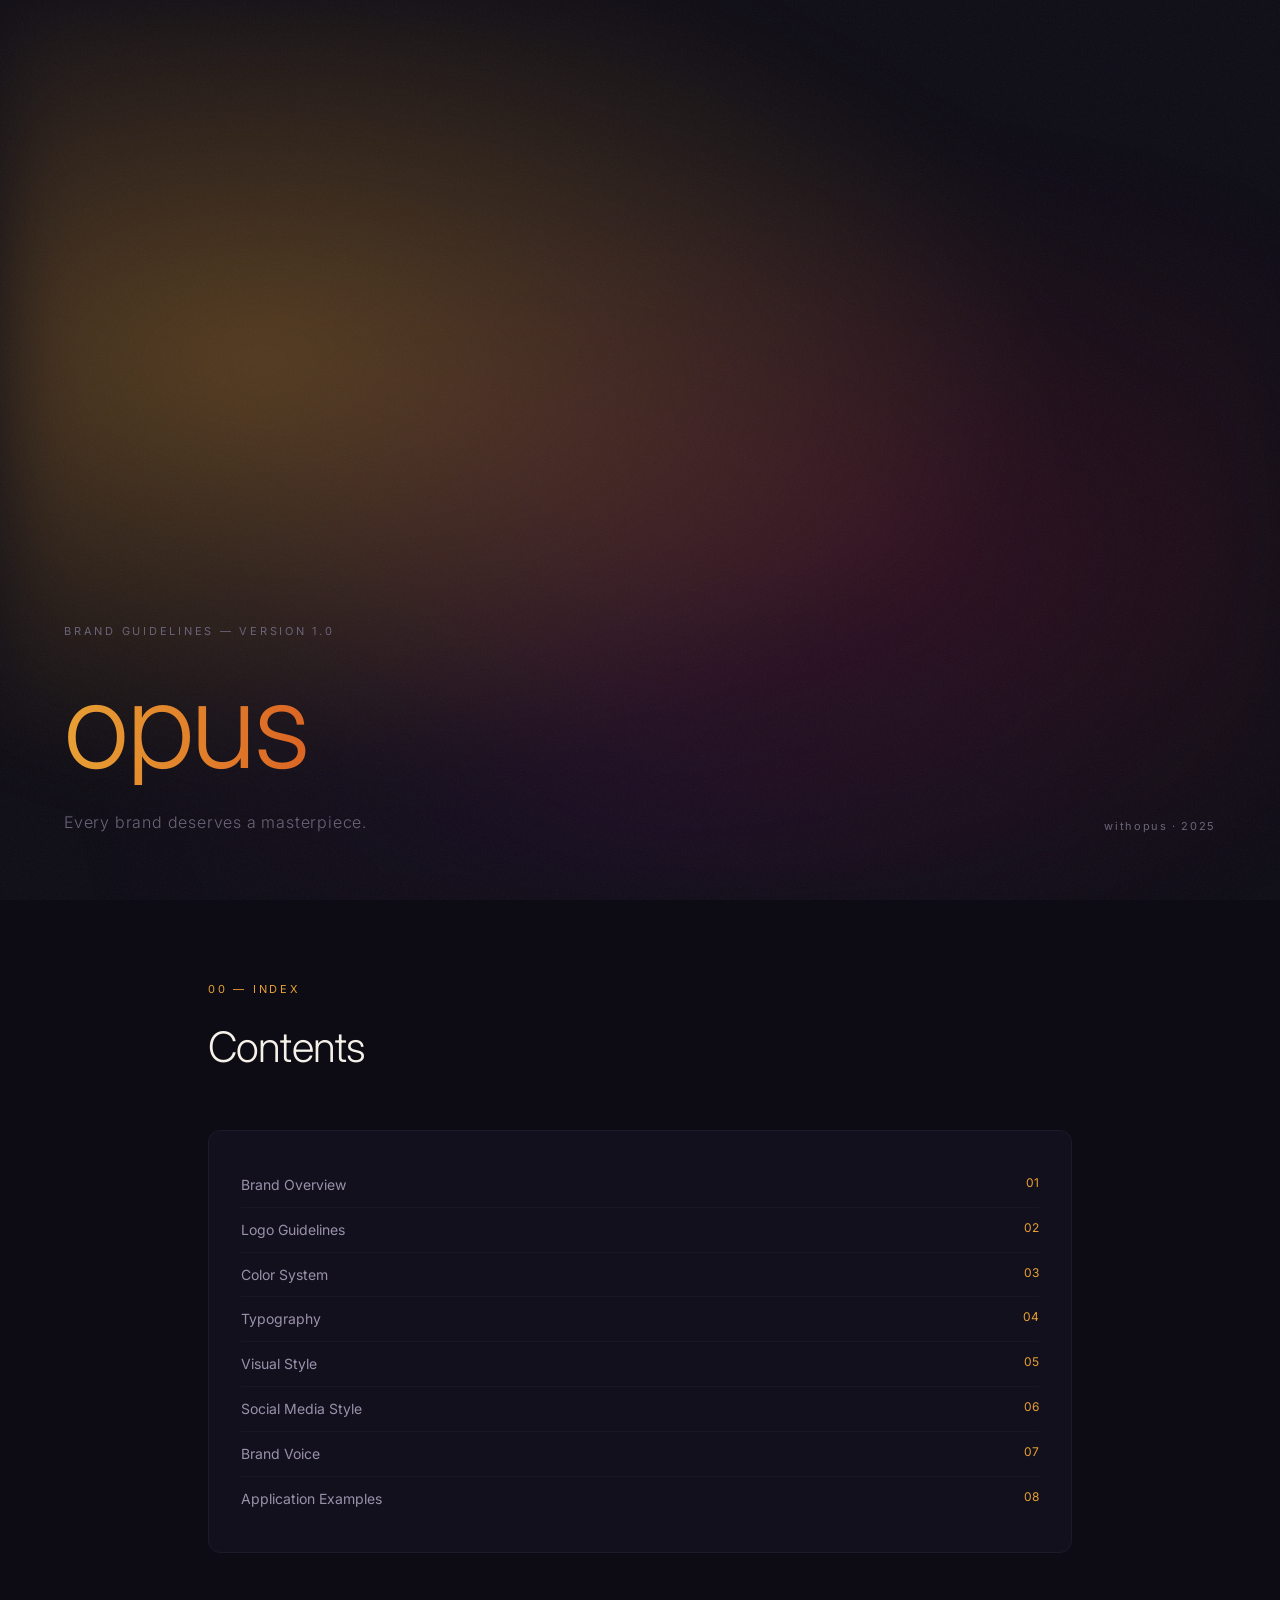
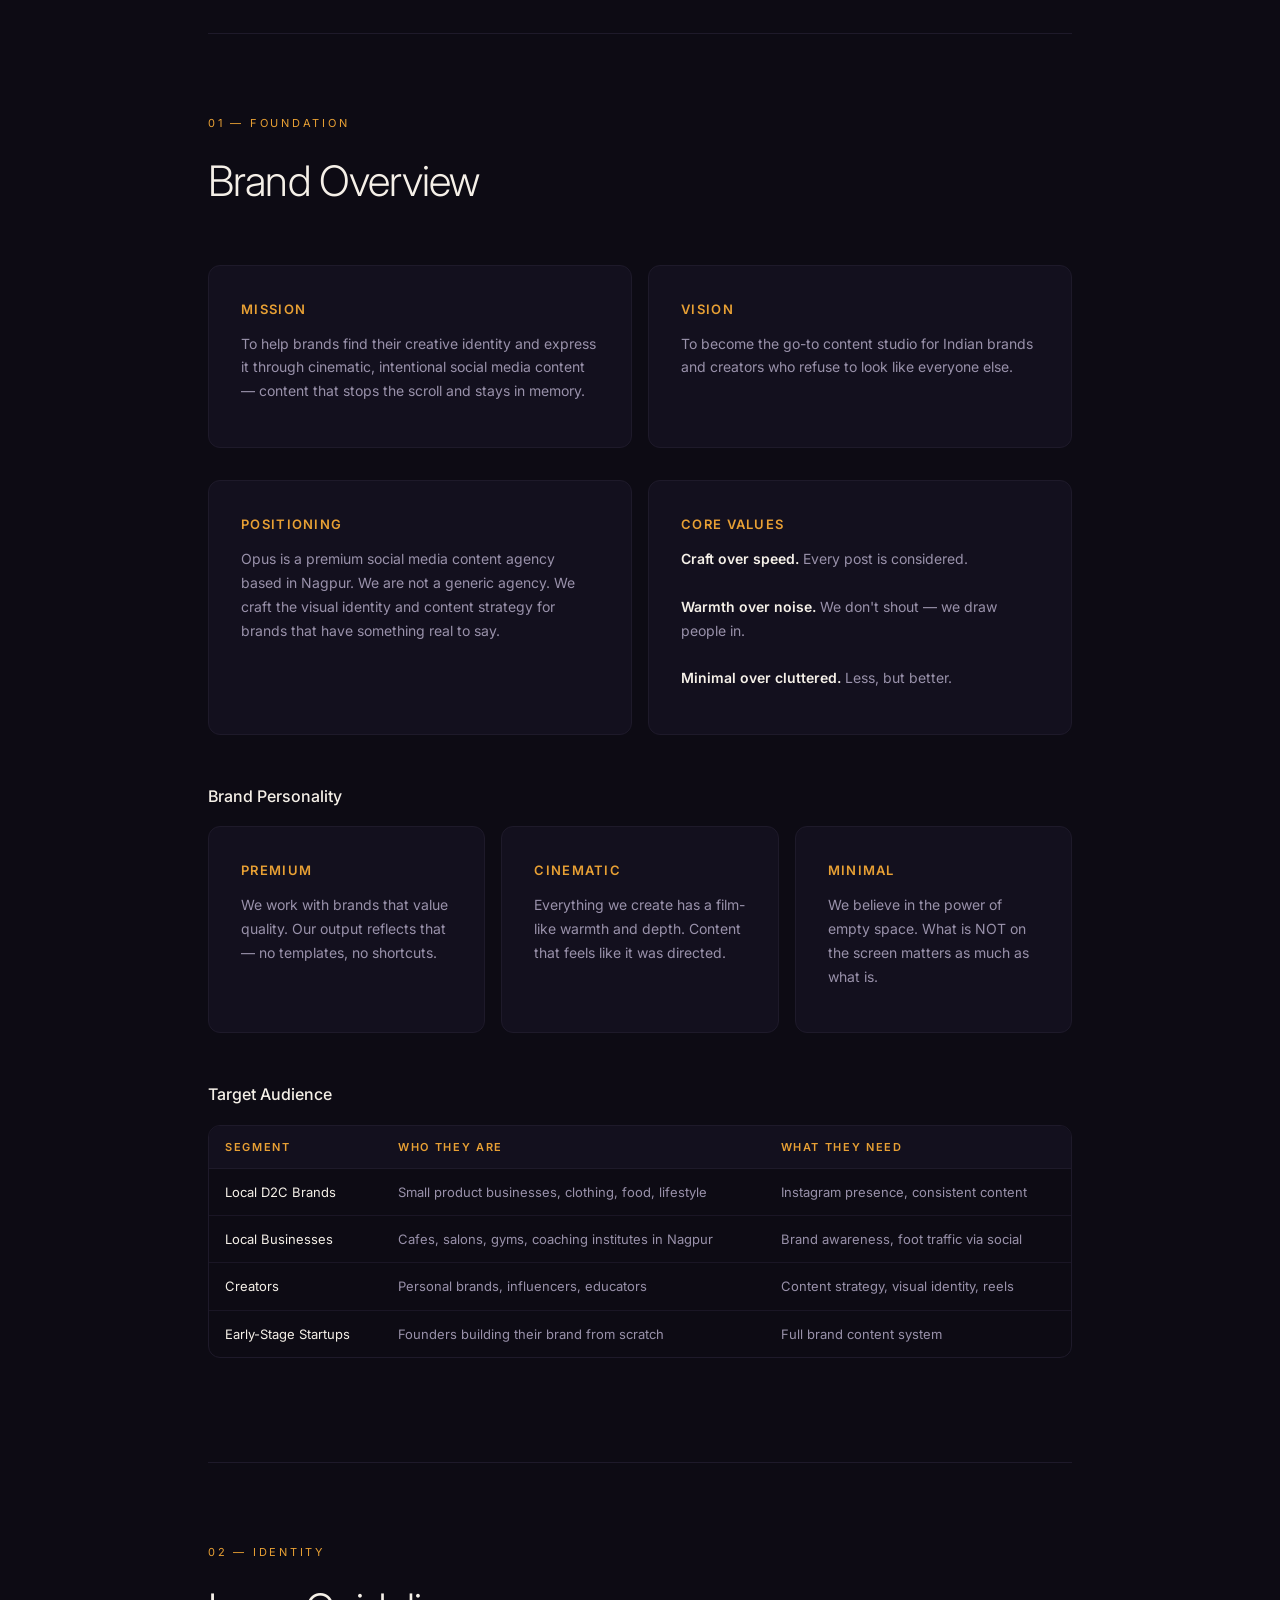
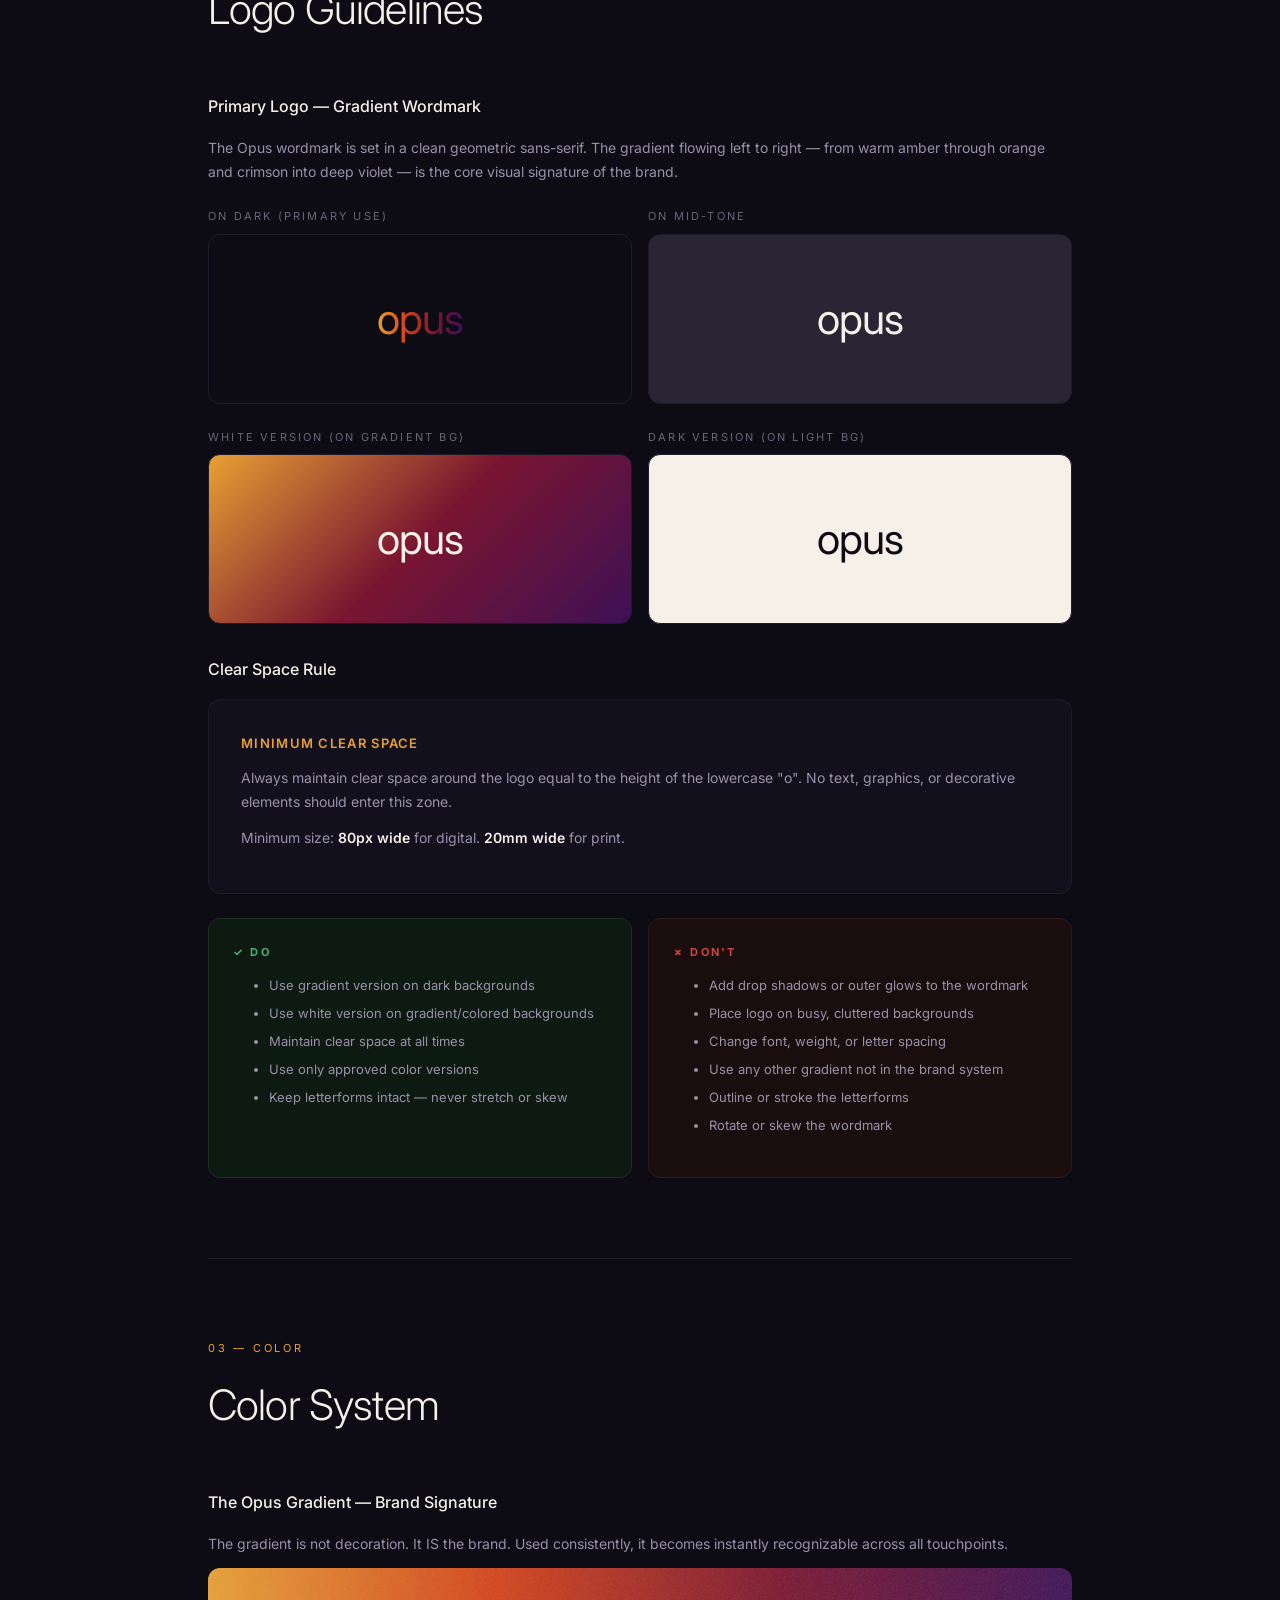
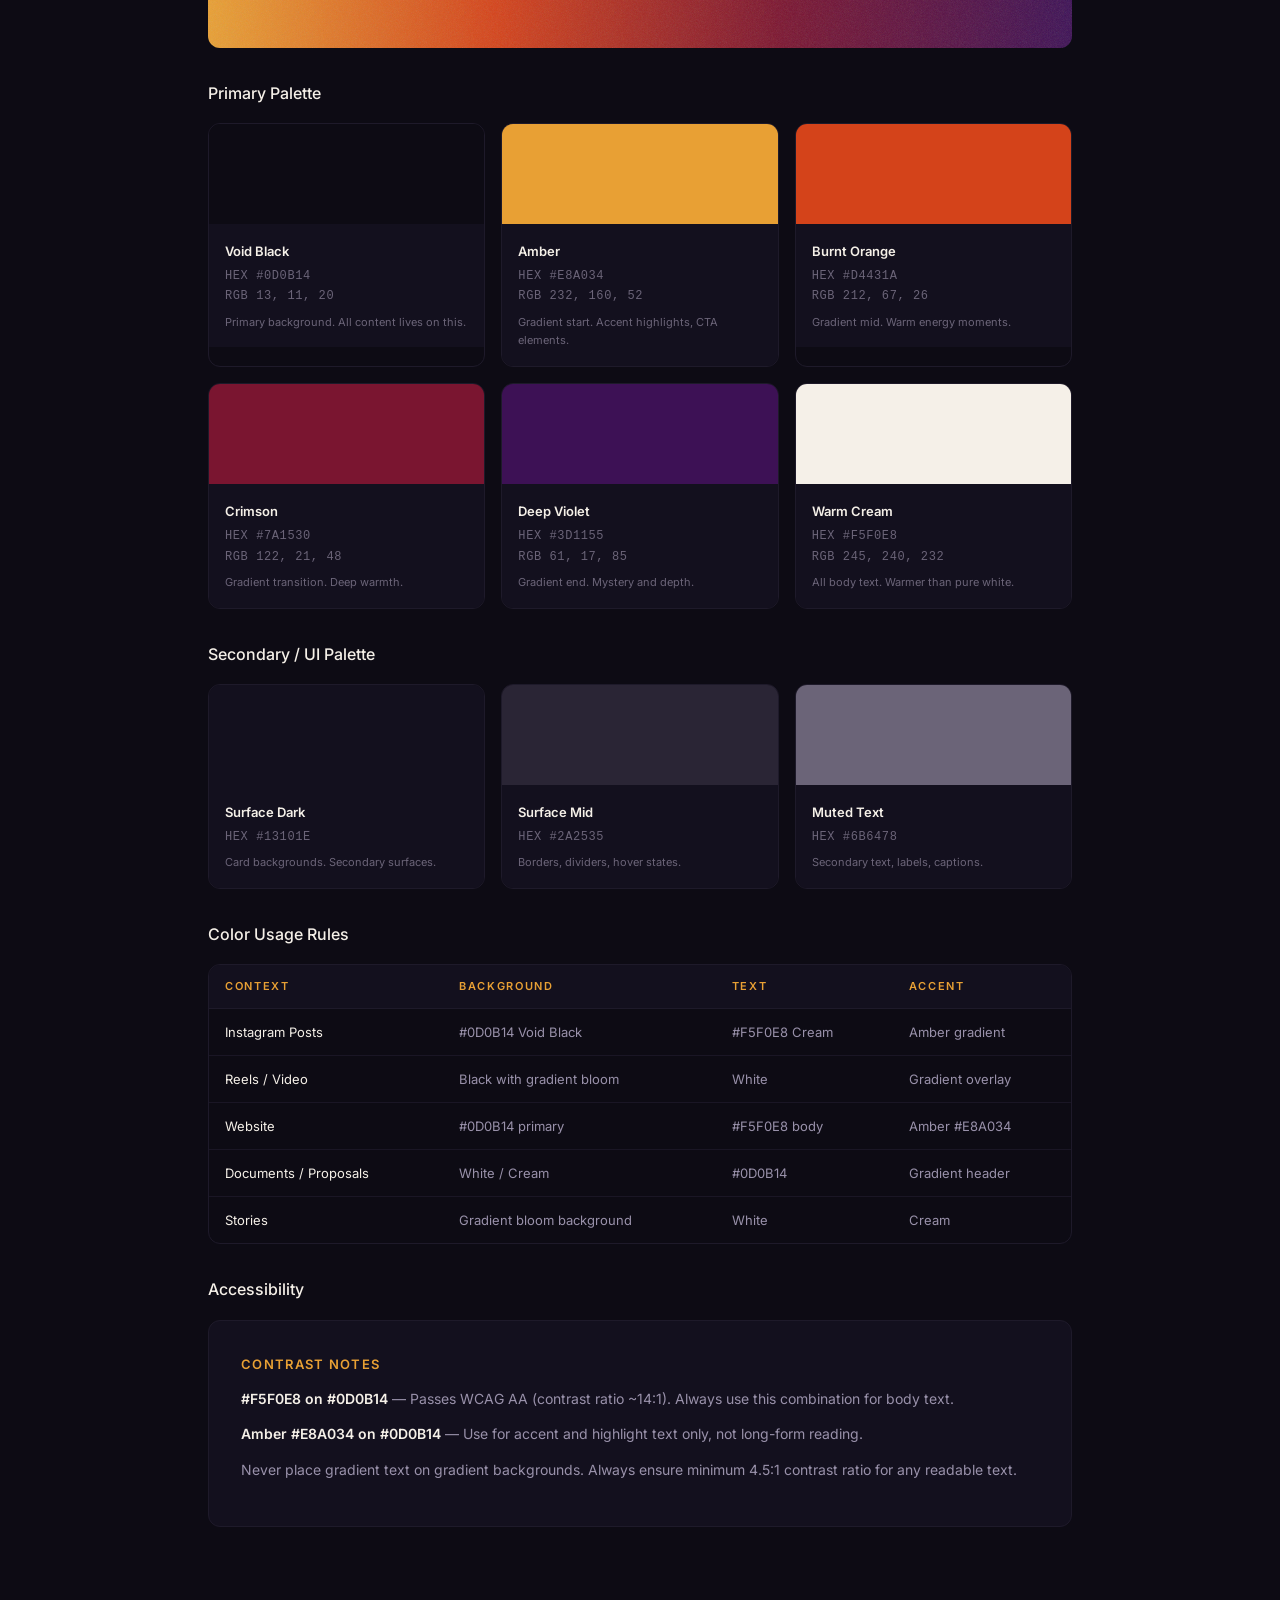
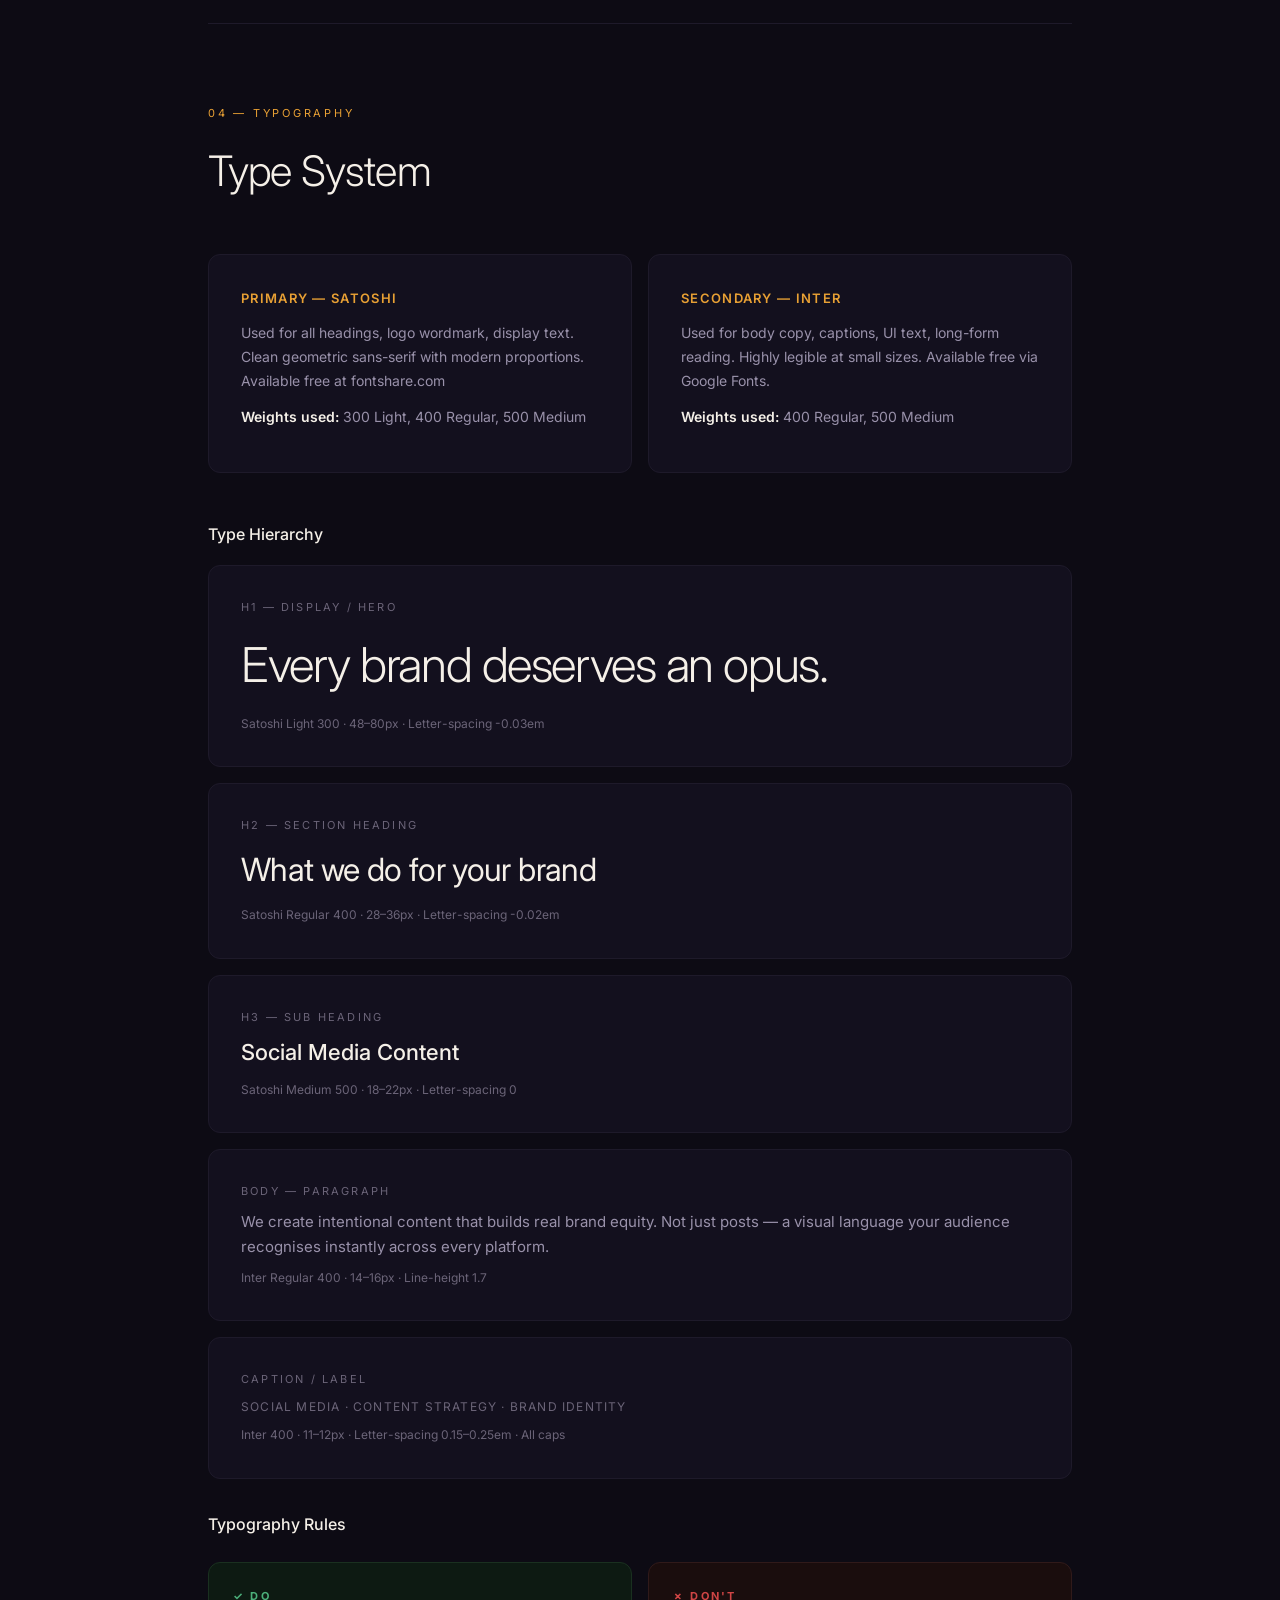
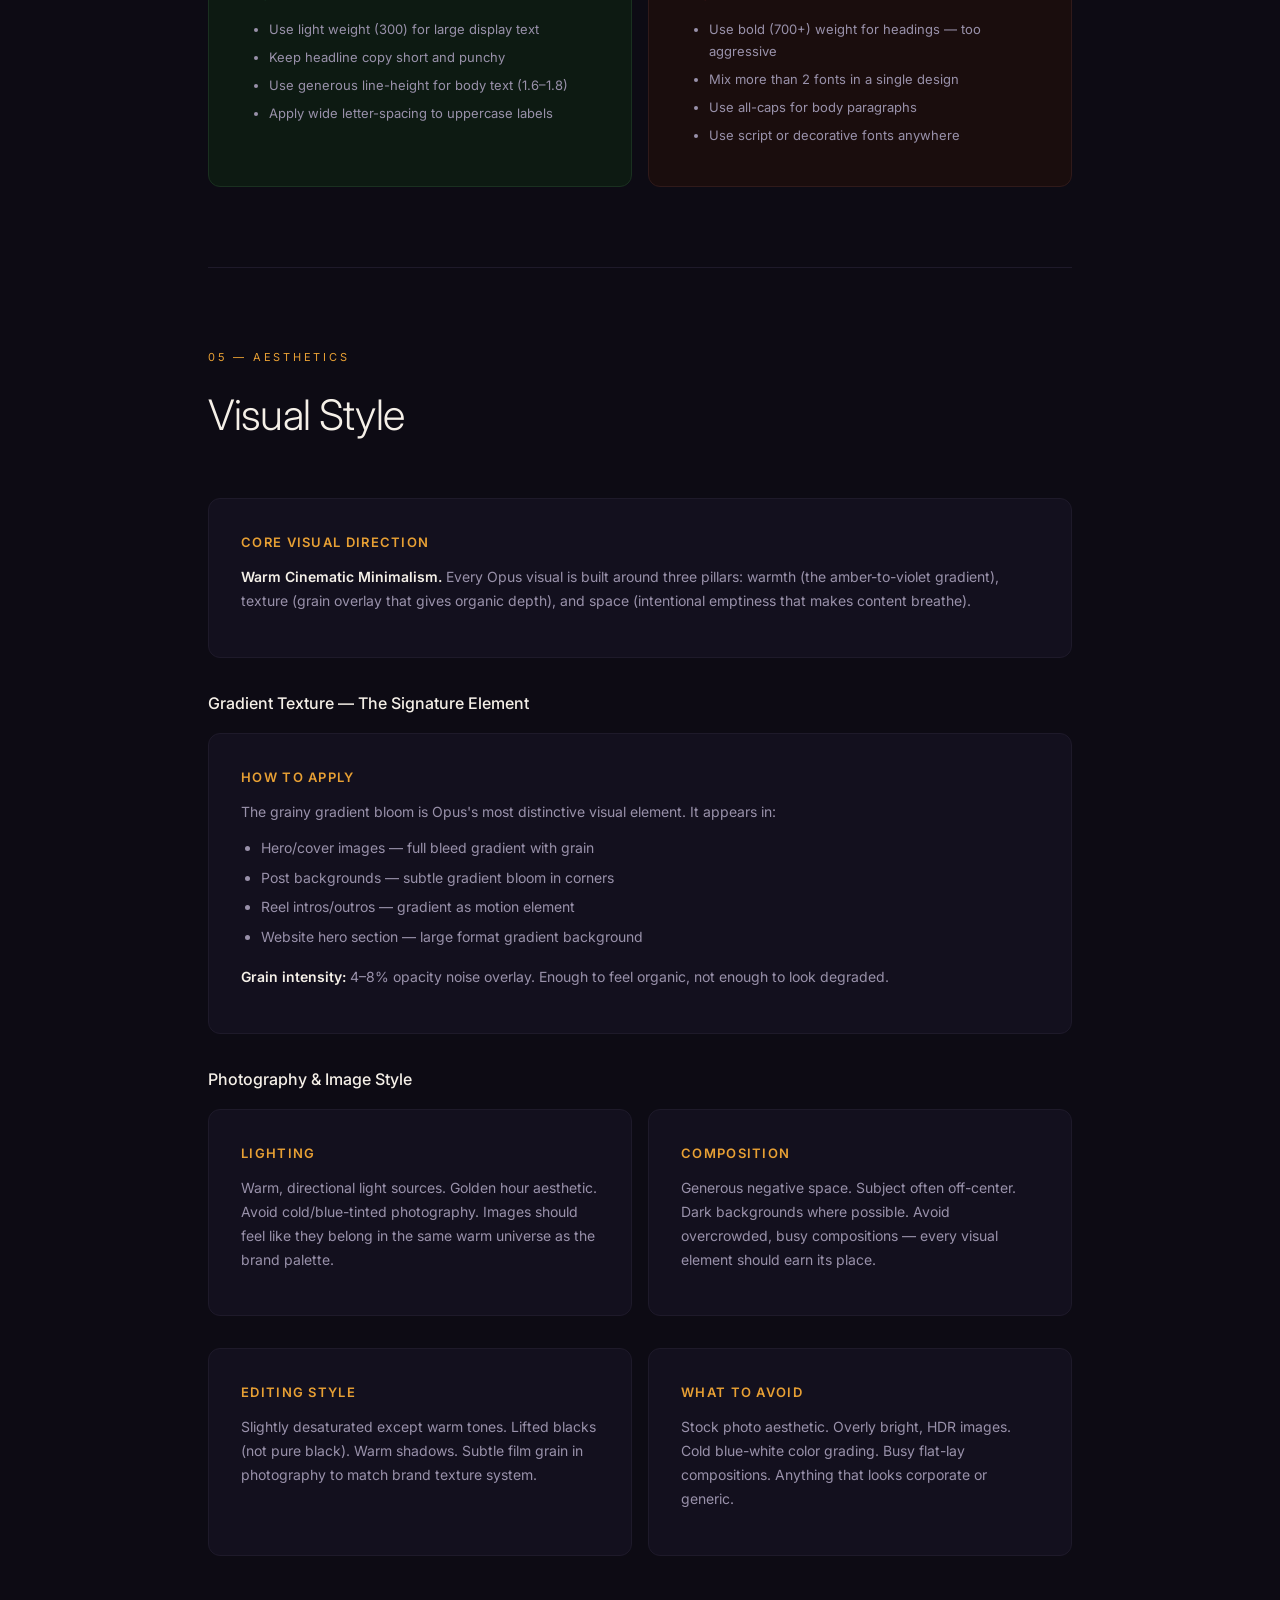
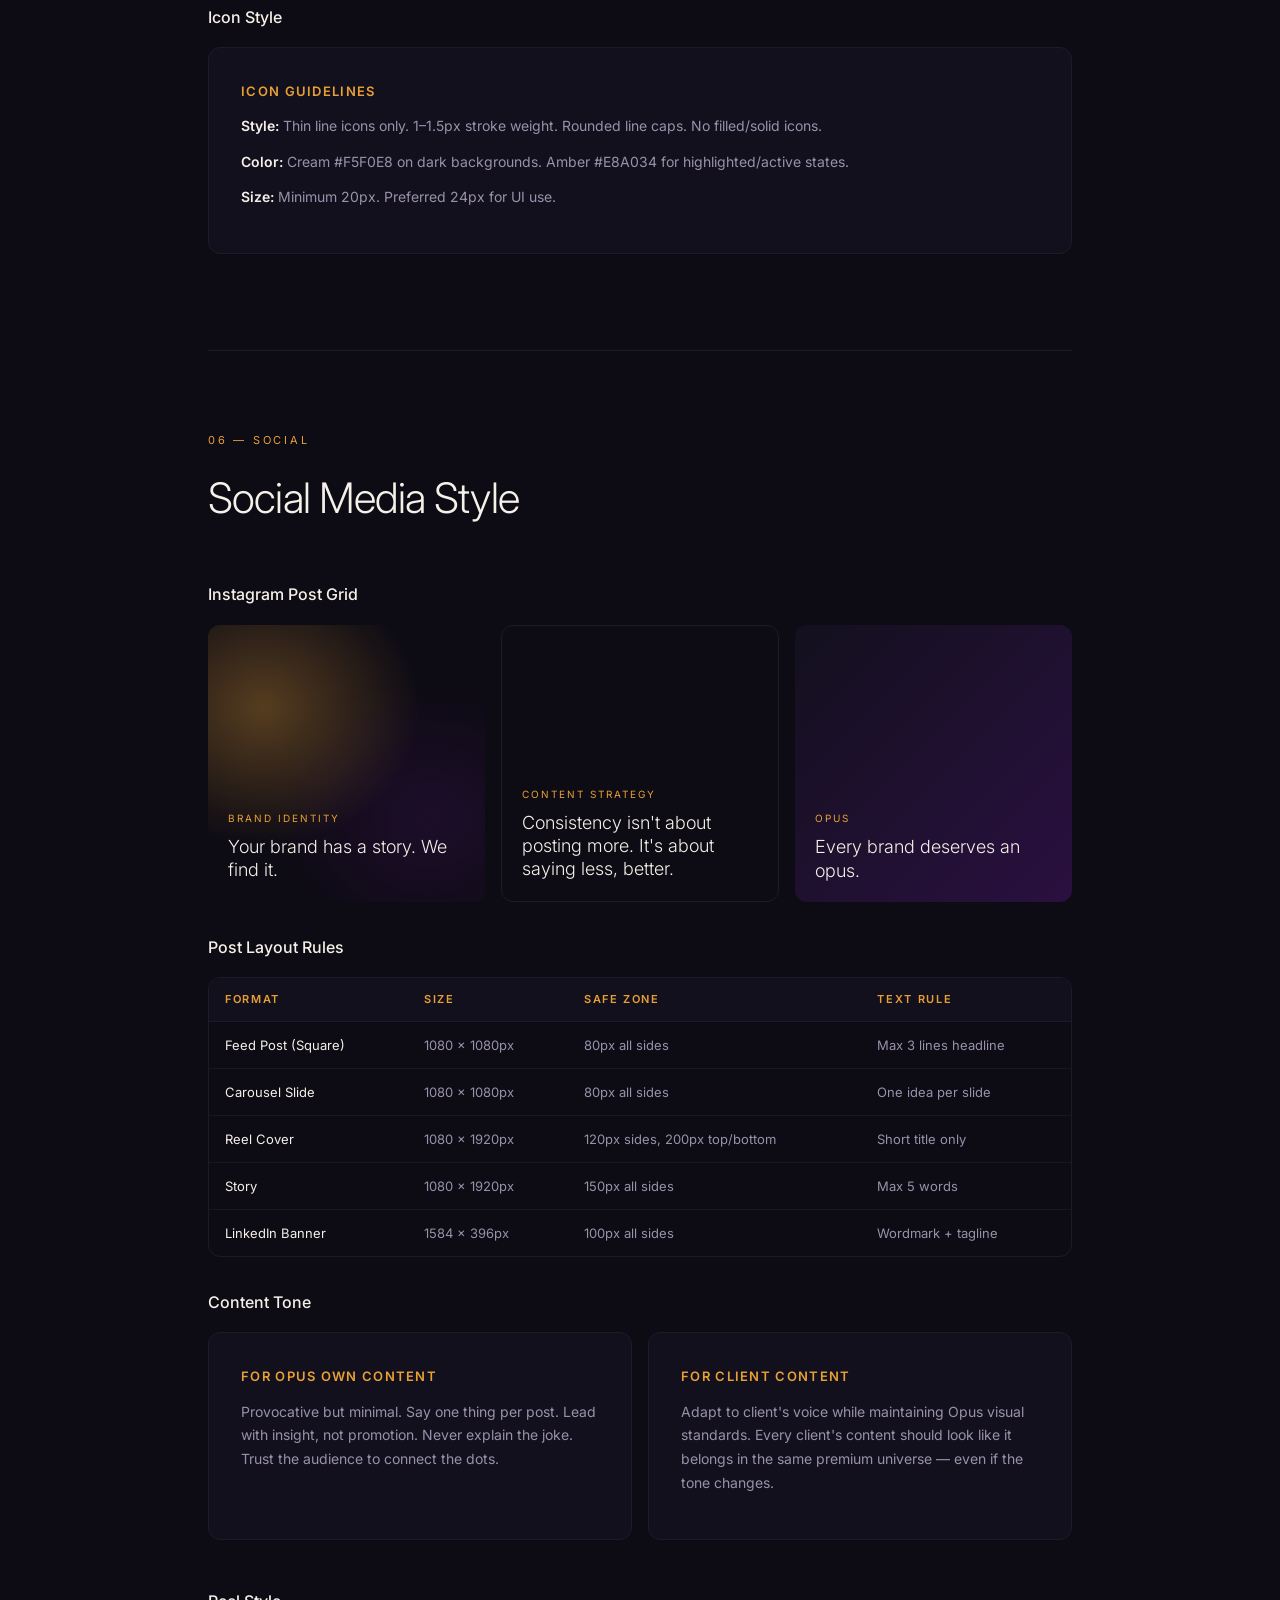
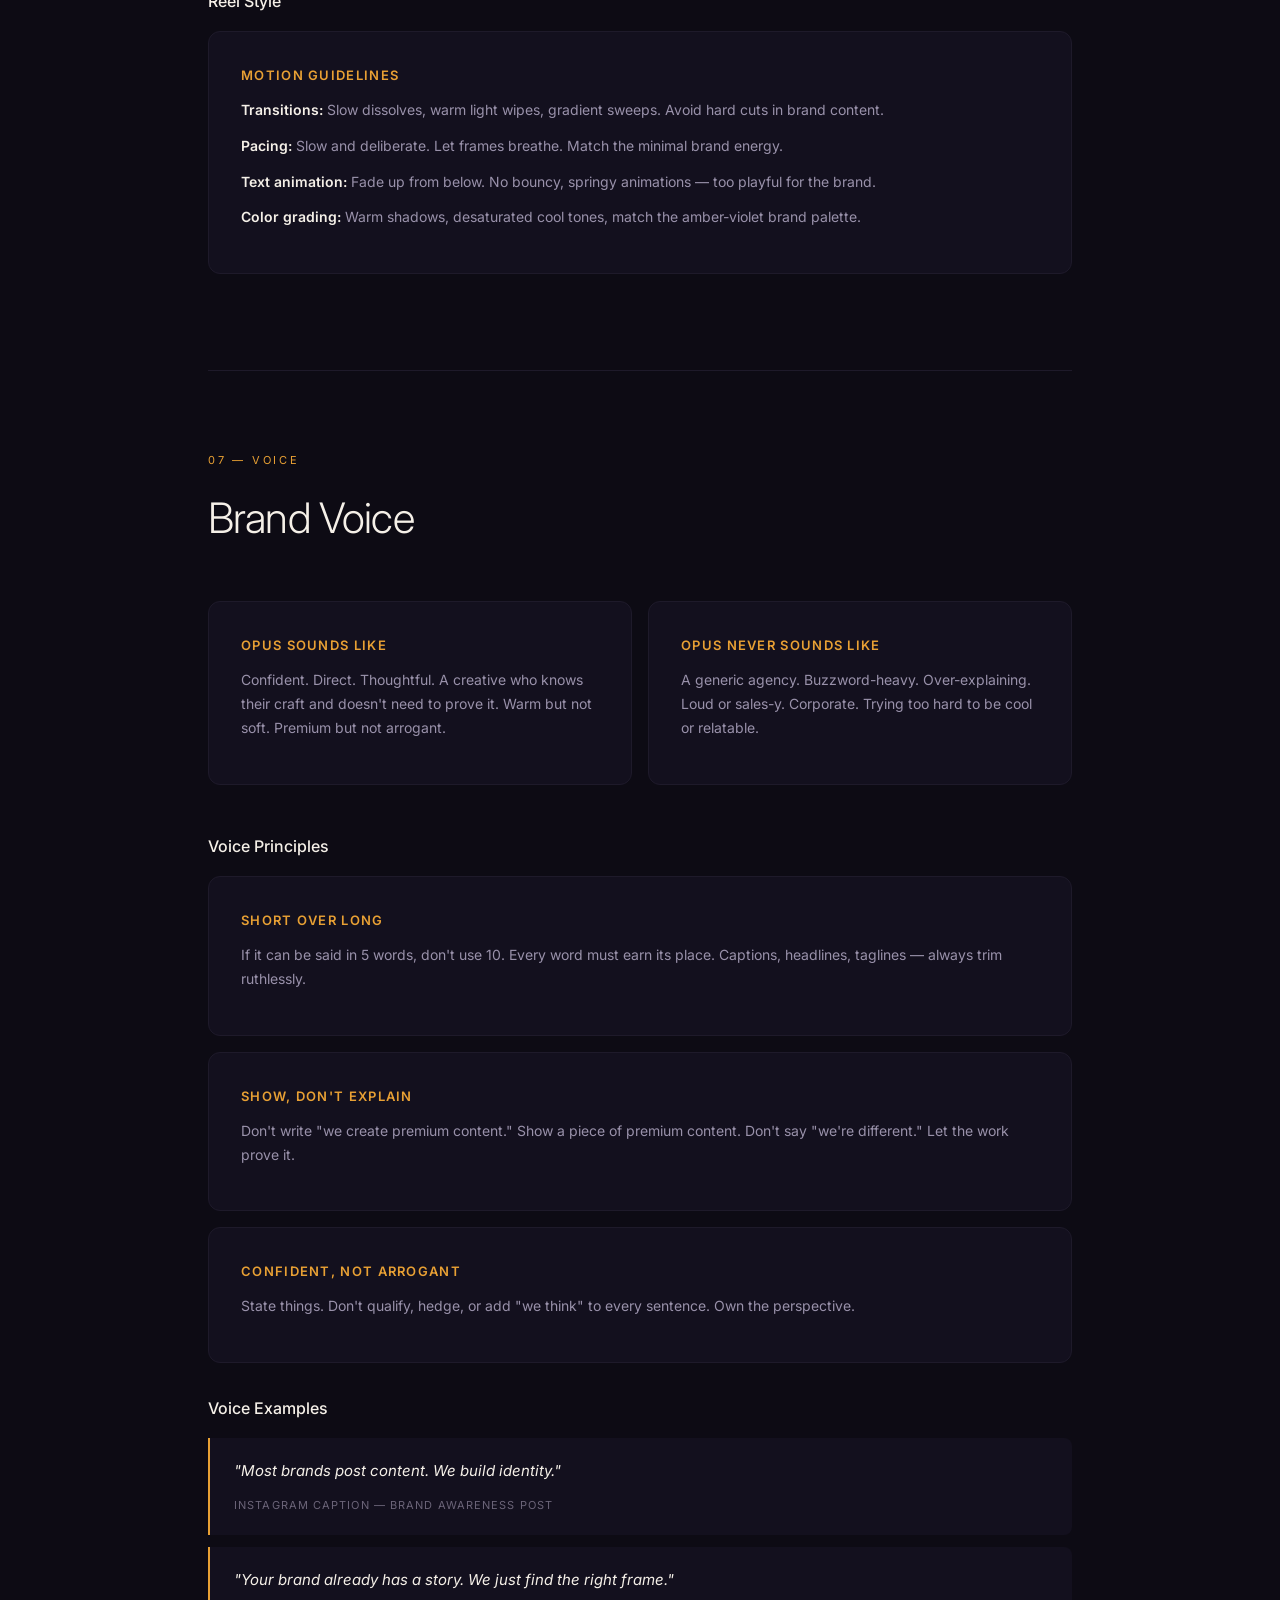
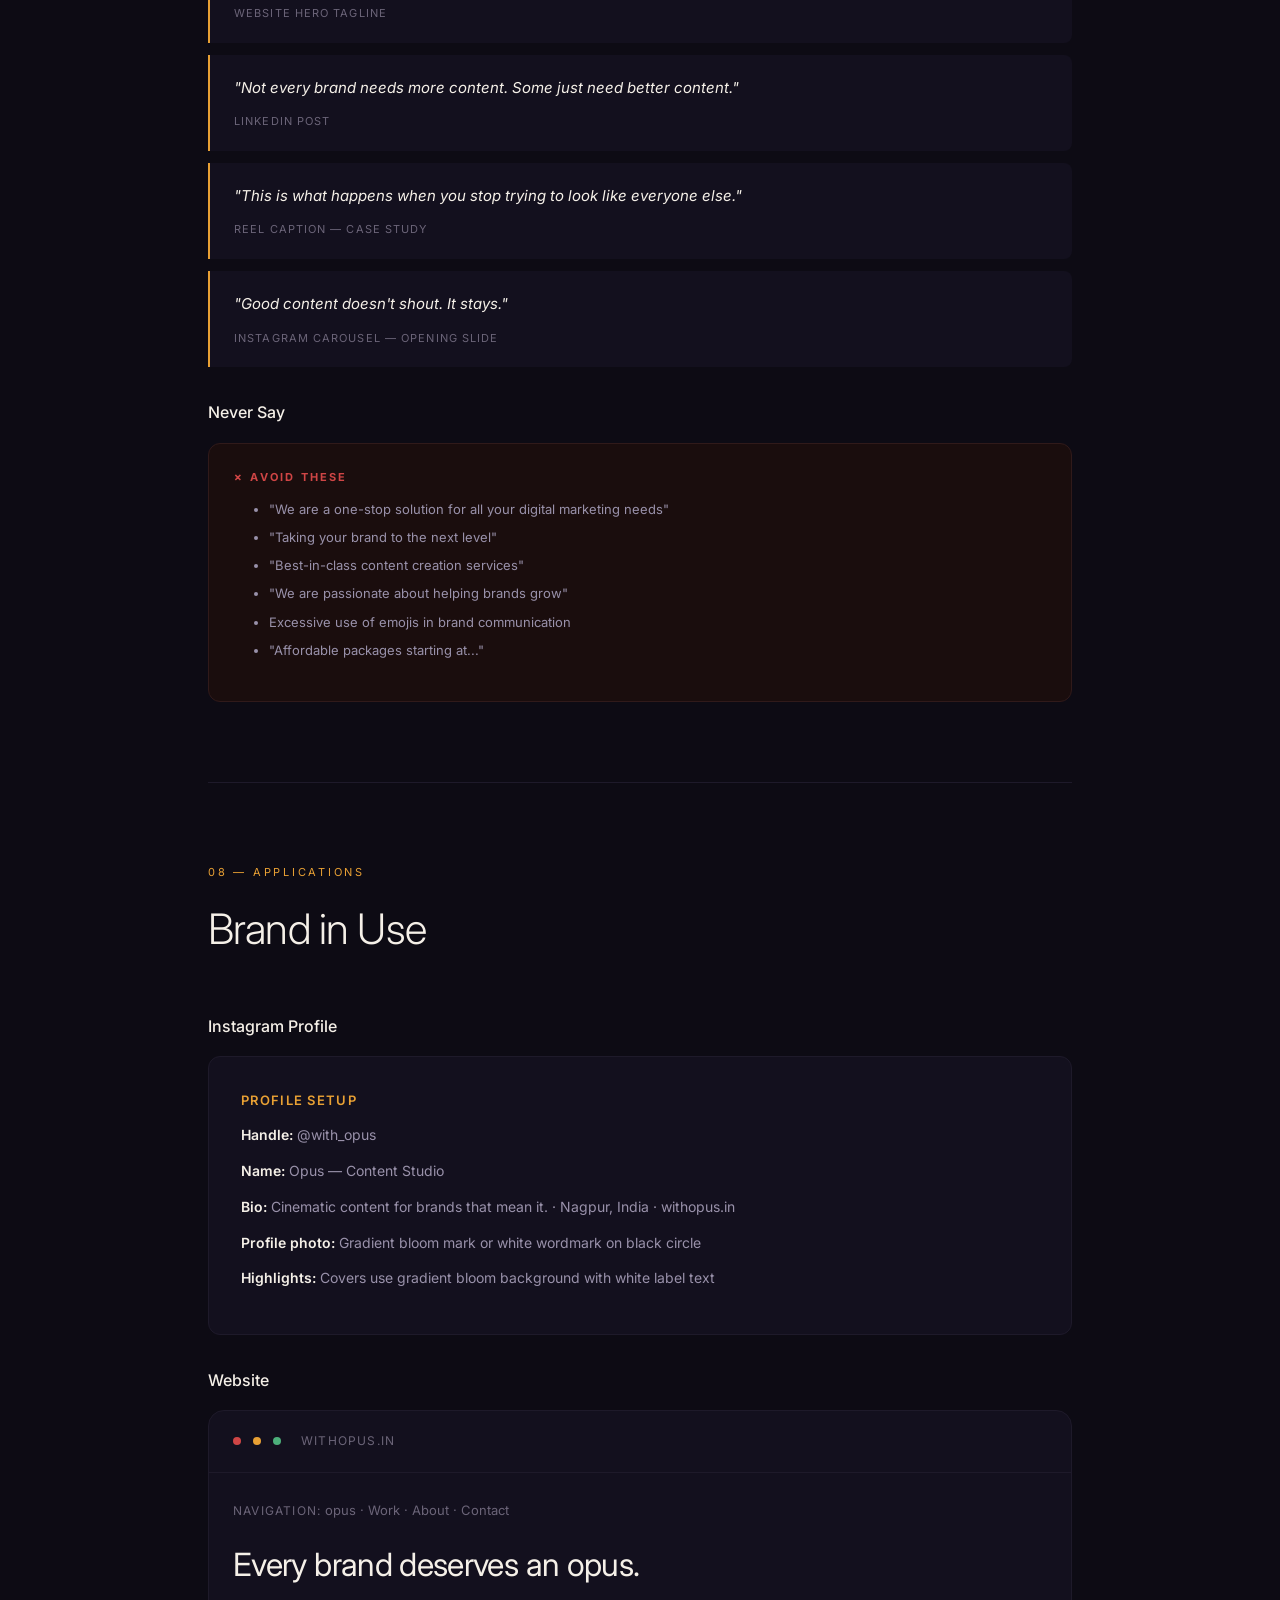
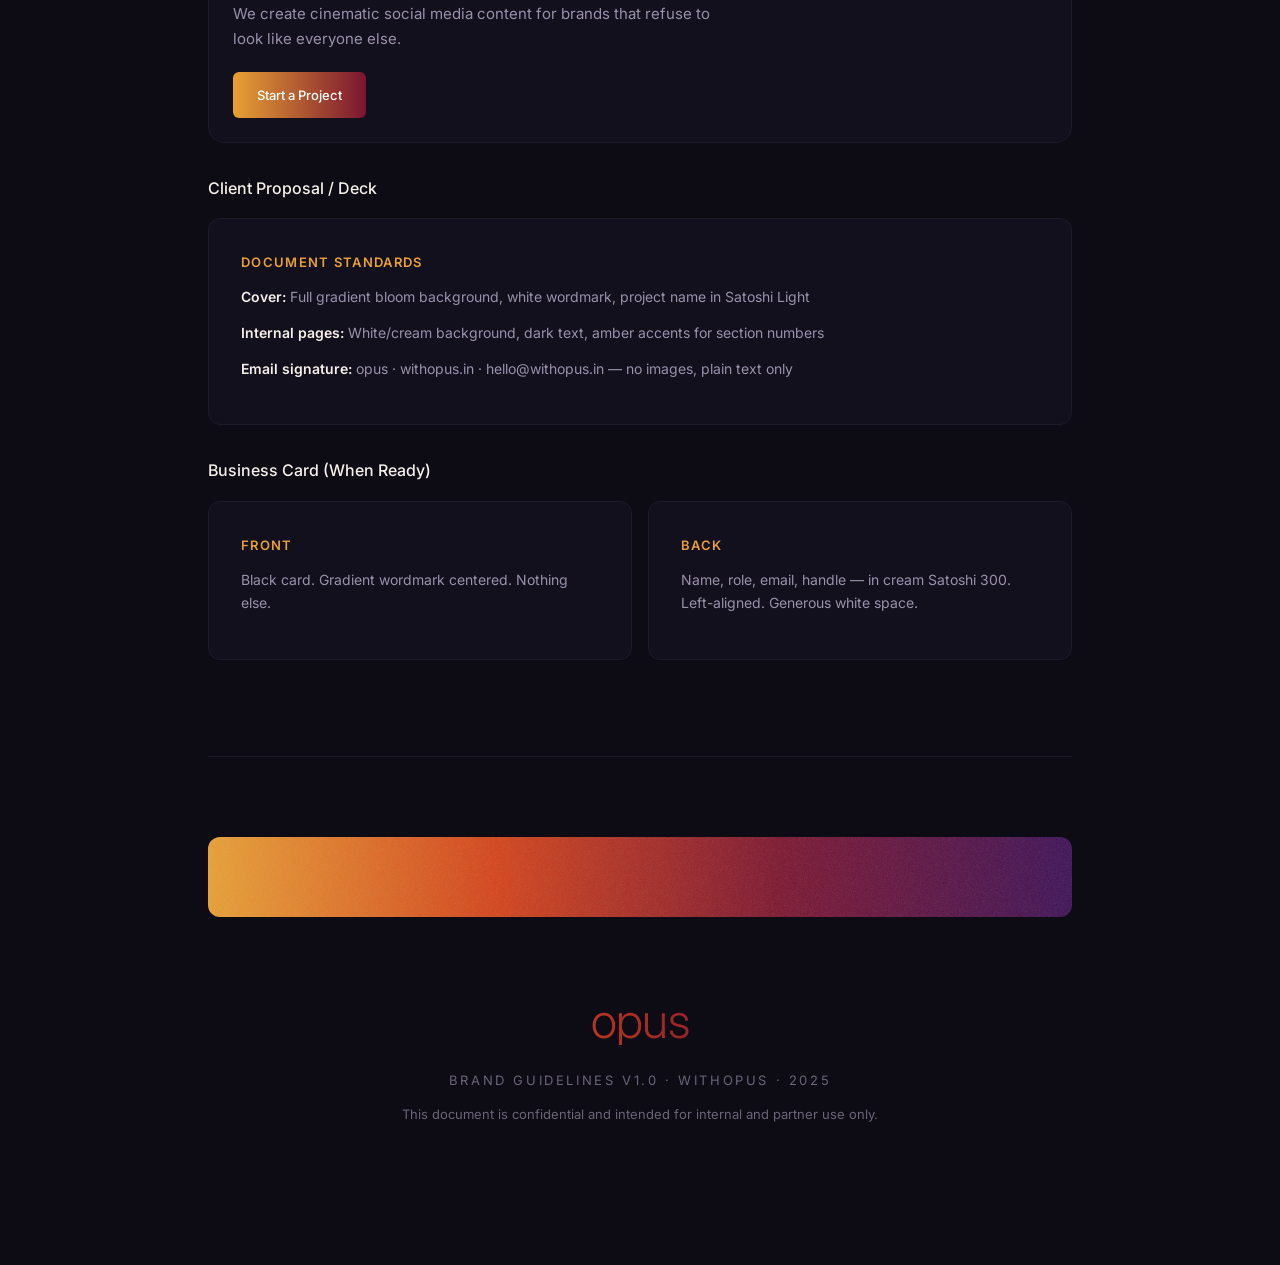
==== commit 839b4bd6: "feat: add netlify contact form and update instagram handle" ====
--- a/opus-brand-guidelines.html
+++ b/opus-brand-guidelines.html
@@ -1025,7 +1025,7 @@
     <h3>Instagram Profile</h3>
     <div class="card">
       <div class="card-title">Profile Setup</div>
-      <p><strong>Handle:</strong> @withopus</p>
+      <p><strong>Handle:</strong> @with_opus</p>
       <p><strong>Name:</strong> Opus — Content Studio</p>
       <p><strong>Bio:</strong> Cinematic content for brands that mean it. · Nagpur, India · withopus.in</p>
       <p><strong>Profile photo:</strong> Gradient bloom mark or white wordmark on black circle</p>
